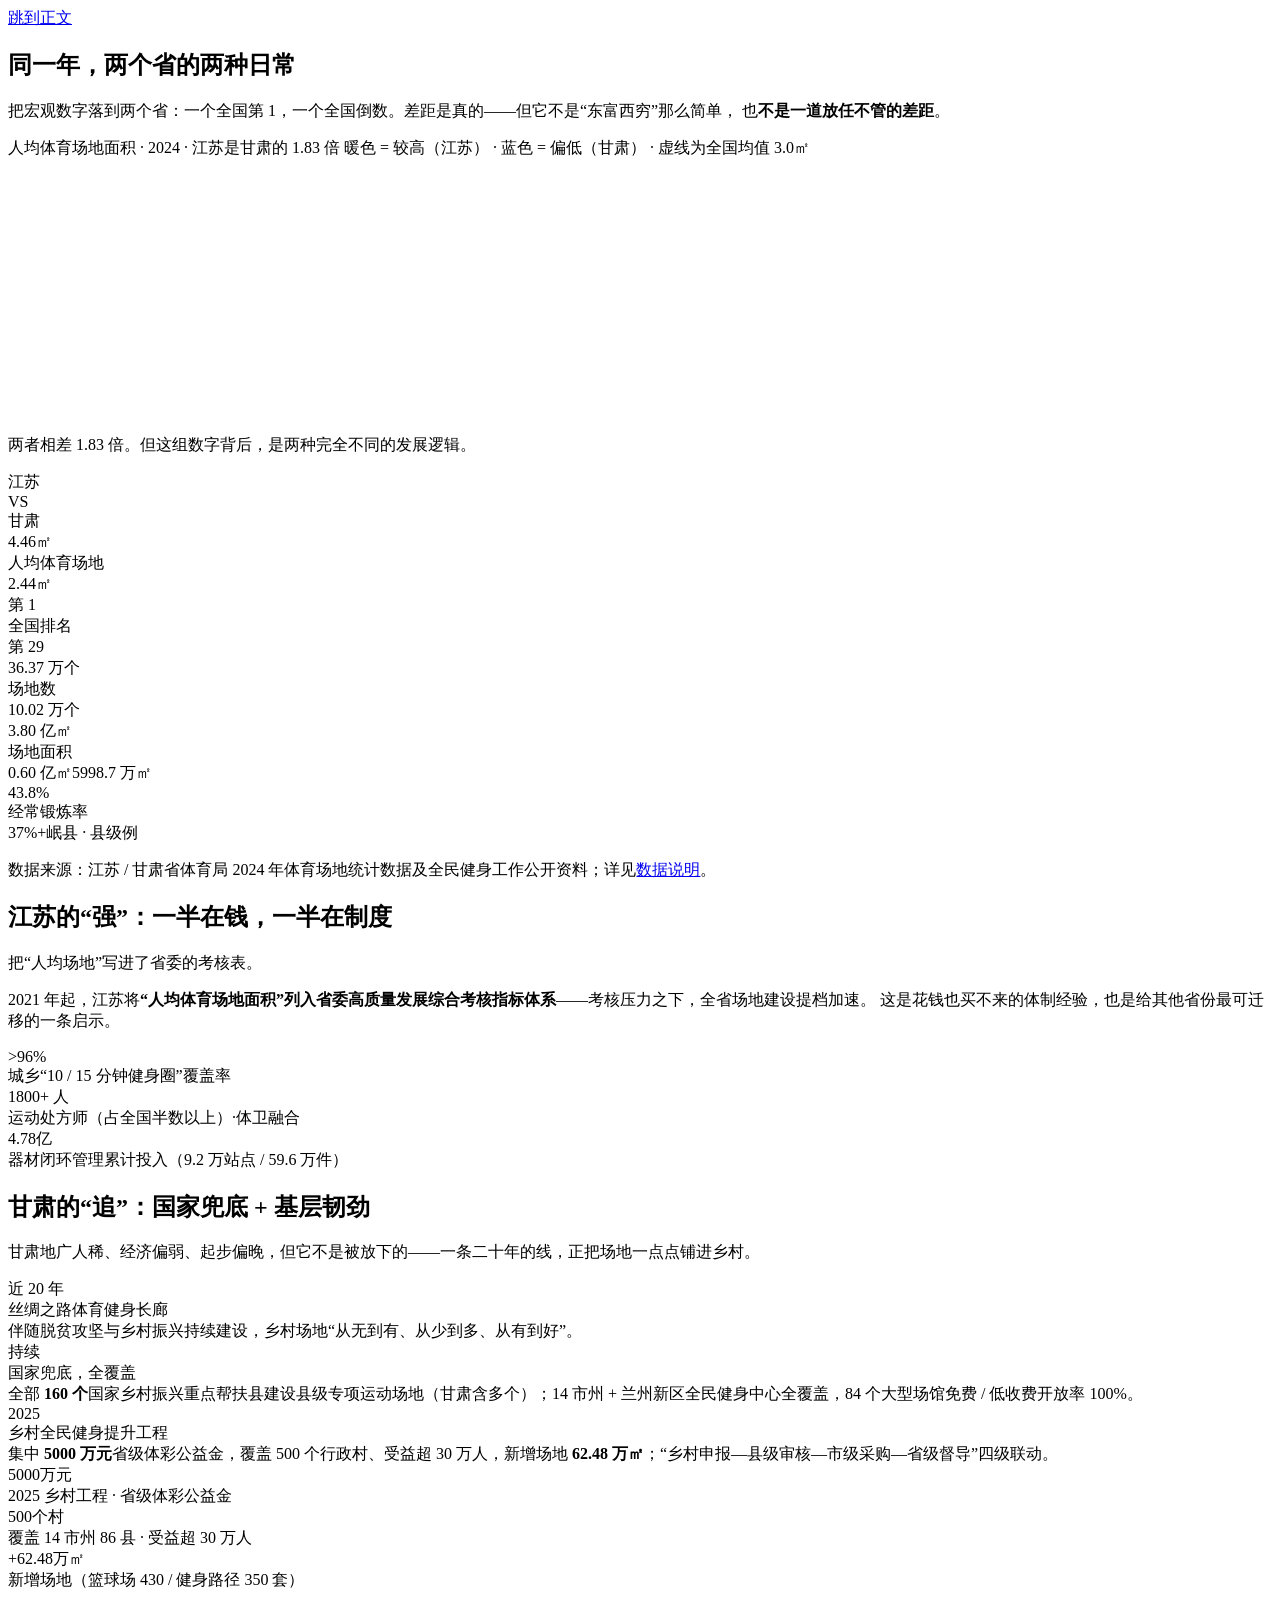
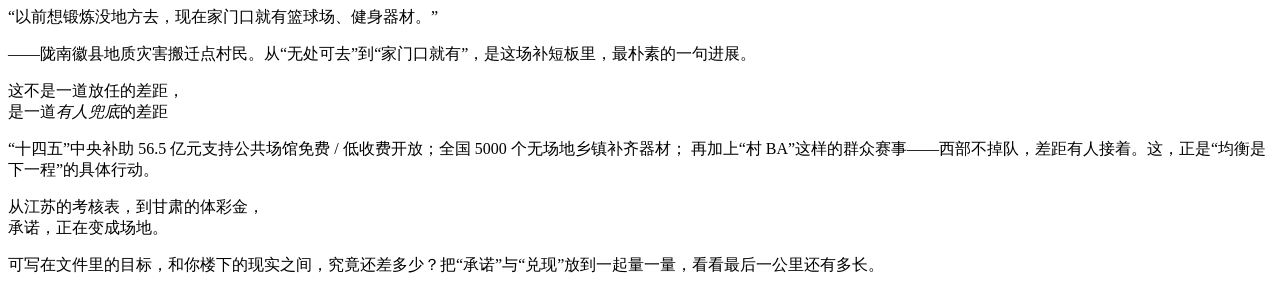
==== case.html @ e5683a4f "html files upload upload all the html files" ====
<!DOCTYPE html>
<html lang="zh-CN">
<head>
<meta charset="UTF-8">
<meta name="viewport" content="width=device-width, initial-scale=1">
<title>两个省的故事 · 家门口的健身圈</title>
<meta name="description" content="江苏 4.46㎡（全国第1）对甘肃 2.44㎡（全国倒数），差距 1.83 倍。江苏靠经济+制度创新跑在前，甘肃靠国家帮扶+基层韧劲在追赶——这不是放任的差距，是有人兜底的差距。">
<link rel="stylesheet" href="assets/css/style.css">
</head>
<body data-page="case">
<a class="skip-link" href="#main">跳到正文</a>

<main id="main">

  <!-- ===== 引入 ===== -->
  <section class="section section--tight">
    <div class="container">
      <span class="eyebrow" data-reveal></span>
      <h1 class="mt-4" data-reveal data-delay="1">同一年，两个省的两种日常</h1>
      <p class="lede measure mt-5" data-reveal data-delay="2">
        把宏观数字落到两个省：一个全国第 1，一个全国倒数。差距是真的——但它不是“东富西穷”那么简单，
        也<b style="color:var(--ink)">不是一道放任不管的差距</b>。
      </p>
    </div>
  </section>

  <!-- ===== 对照 ===== -->
  <section class="section" style="border-top:none;padding-top:0;">
    <div class="container">
      <div class="figure" data-reveal>
        <div class="figure__head">
          <span class="figure__title">人均体育场地面积 · 2024 · 江苏是甘肃的 1.83 倍</span>
          <span class="figure__hint">暖色 = 较高（江苏） · 蓝色 = 偏低（甘肃） · 虚线为全国均值 3.0㎡</span>
        </div>
        <div id="gap-canvas" class="chart-canvas" style="height:clamp(200px,32vw,260px)"></div>
        <p class="ranklist__note">两者相差 <span class="mk">1.83 倍</span>。但这组数字背后，是两种完全不同的发展逻辑。</p>
      </div>

      <div class="vs mt-7" data-reveal>
        <div class="vs__head">
          <div class="vs__team vs__team--a">江苏</div>
          <div class="vs__vs">VS</div>
          <div class="vs__team vs__team--b">甘肃</div>
        </div>
        <div class="vs__row"><div class="vs__a">4.46㎡</div><div class="vs__metric">人均体育场地</div><div class="vs__b">2.44㎡</div></div>
        <div class="vs__row"><div class="vs__a">第 1</div><div class="vs__metric">全国排名</div><div class="vs__b">第 29</div></div>
        <div class="vs__row"><div class="vs__a">36.37 万个</div><div class="vs__metric">场地数</div><div class="vs__b">10.02 万个</div></div>
        <div class="vs__row"><div class="vs__a">3.80 亿㎡</div><div class="vs__metric">场地面积</div><div class="vs__b">0.60 亿㎡<span class="sub">5998.7 万㎡</span></div></div>
        <div class="vs__row"><div class="vs__a">43.8%</div><div class="vs__metric">经常锻炼率</div><div class="vs__b">37%+<span class="sub">岷县 · 县级例</span></div></div>
      </div>
      <p class="source mt-4" data-reveal>数据来源：江苏 / 甘肃省体育局 2024 年体育场地统计数据及全民健身工作公开资料；详见<a href="method.html">数据说明</a>。</p>

    </div>
  </section>

  <!-- ===== 江苏为什么强 ===== -->
  <section class="section section--warm-soft">
    <div class="container">
      <h2 data-reveal>江苏的“强”：一半在钱，一半在制度</h2>
      <div class="callout callout--warm callout--media mt-5" data-reveal>
        <div class="callout__text">
          <p class="callout__lead">把“人均场地”写进了省委的考核表。</p>
          <p class="callout__body">
          2021 年起，江苏将<b>“人均体育场地面积”列入省委高质量发展综合考核指标体系</b>——考核压力之下，全省场地建设提档加速。
          这是花钱也买不来的体制经验，也是给其他省份最可迁移的一条启示。
        </p>
        </div>
        <figure class="callout__media">
          <img src="assets/img/cal-case-1.png" alt="制度考核示意" loading="lazy" onerror="this.closest('.callout__media').remove()">
        </figure>
      </div>
      <div class="statgrid mt-6">
        <div class="card" data-reveal data-delay="1">
          <div class="stat__num stat__num--warm">&gt;<span data-count="96">96</span><span class="unit">%</span></div>
          <div class="stat__label">城乡“10 / 15 分钟健身圈”覆盖率</div>
        </div>
        <div class="card" data-reveal data-delay="2">
          <div class="stat__num"><span data-count="1800">1800</span><span class="unit">+ 人</span></div>
          <div class="stat__label">运动处方师（占全国半数以上）·体卫融合</div>
        </div>
        <div class="card" data-reveal data-delay="3">
          <div class="stat__num"><span data-count="4.78" data-decimals="2">4.78</span><span class="unit">亿</span></div>
          <div class="stat__label">器材闭环管理累计投入（9.2 万站点 / 59.6 万件）</div>
        </div>
      </div>
    </div>
  </section>

  <!-- ===== 甘肃如何追赶 ===== -->
  <section class="section" style="border-top:none;padding-top:0;">
    <div class="container">
      <h2 data-reveal>甘肃的“追”：国家兜底 + 基层韧劲</h2>
      <p class="lede measure mt-4" data-reveal data-delay="1">
        甘肃地广人稀、经济偏弱、起步偏晚，但它不是被放下的——一条二十年的线，正把场地一点点铺进乡村。
      </p>

      <div class="timeline mt-7" data-reveal>
        <div class="tlnode">
          <div class="tlnode__yr">近 20 年</div>
          <div class="tlnode__title">丝绸之路体育健身长廊</div>
          <div class="tlnode__body">伴随脱贫攻坚与乡村振兴持续建设，乡村场地“从无到有、从少到多、从有到好”。</div>
        </div>
        <div class="tlnode">
          <div class="tlnode__yr">持续</div>
          <div class="tlnode__title">国家兜底，全覆盖</div>
          <div class="tlnode__body">全部 <b>160 个</b>国家乡村振兴重点帮扶县建设县级专项运动场地（甘肃含多个）；14 市州 + 兰州新区全民健身中心全覆盖，84 个大型场馆免费 / 低收费开放率 100%。</div>
        </div>
        <div class="tlnode">
          <div class="tlnode__yr">2025</div>
          <div class="tlnode__title">乡村全民健身提升工程</div>
          <div class="tlnode__body">集中 <b>5000 万元</b>省级体彩公益金，覆盖 500 个行政村、受益超 30 万人，新增场地 <b>62.48 万㎡</b>；“乡村申报—县级审核—市级采购—省级督导”四级联动。</div>
        </div>
      </div>

      <div class="statgrid mt-7">
        <div class="card" data-reveal data-delay="1">
          <div class="stat__num stat__num--warm"><span data-count="5000">5000</span><span class="unit">万元</span></div>
          <div class="stat__label">2025 乡村工程 · 省级体彩公益金</div>
        </div>
        <div class="card" data-reveal data-delay="2">
          <div class="stat__num"><span data-count="500">500</span><span class="unit">个村</span></div>
          <div class="stat__label">覆盖 14 市州 86 县 · 受益超 30 万人</div>
        </div>
        <div class="card" data-reveal data-delay="3">
          <div class="stat__num">+<span data-count="62.48" data-decimals="2">62.48</span><span class="unit">万㎡</span></div>
          <div class="stat__label">新增场地（篮球场 430 / 健身路径 350 套）</div>
        </div>
      </div>

      <div class="callout callout--warm callout--media mt-7" data-reveal>
        <div class="callout__text">
          <p class="callout__lead">“以前想锻炼没地方去，现在家门口就有篮球场、健身器材。”</p>
          <p class="callout__body">——陇南徽县地质灾害搬迁点村民。从“无处可去”到“家门口就有”，是这场补短板里，最朴素的一句进展。</p>
        </div>
        <figure class="callout__media">
          <img src="assets/img/cal-case-2.png" alt="社区健身示意" loading="lazy" onerror="this.closest('.callout__media').remove()">
        </figure>
      </div>
    </div>
  </section>

  <!-- ===== 国家兜底 + 过桥 ===== -->
  <section class="section">
    <div class="container">
      <p class="pull" data-reveal>
        这不是一道放任的差距，<br>
        是一道<em>有人兜底</em>的差距
      </p>
      <p class="lede measure mt-6" data-reveal>
        “十四五”中央补助 56.5 亿元支持公共场馆免费 / 低收费开放；全国 5000 个无场地乡镇补齐器材；
        再加上“村 BA”这样的群众赛事——西部不掉队，差距有人接着。这，正是“均衡是下一程”的具体行动。
      </p>

      <p class="pull mt-8" data-reveal>
        从江苏的考核表，到甘肃的体彩金，<br>
        承诺，正在变成场地。
      </p>
      <p class="lede measure mt-6" data-reveal>
        可写在文件里的目标，和你楼下的现实之间，究竟还差多少？把“承诺”与“兑现”放到一起量一量，看看最后一公里还有多长。
      </p>
    </div>
  </section>

</main>

<script src="assets/js/echarts.min.js"></script>
<script src="assets/js/chart-theme.js"></script>
<script>
(function () {
  var reduce = window.matchMedia('(prefers-reduced-motion: reduce)').matches;
  var el = document.getElementById('gap-canvas');
  if (!el || typeof echarts === 'undefined') return;
  var chart = echarts.init(el, 'fitness', { renderer: 'canvas' });
  chart.setOption({
    grid: { left: 6, right: 64, top: 12, bottom: 6, containLabel: true },
    xAxis: { type: 'value', max: 5, axisLabel: { color: '#79828F' },
      splitLine: { lineStyle: { color: '#EFF1F5' } } },
    yAxis: { type: 'category', data: ['甘肃 · 全国第 29', '江苏 · 全国第 1'],
      axisTick: { show: false }, axisLine: { show: false },
      axisLabel: { color: '#4A515C', fontSize: 12 } },
    series: [{
      type: 'bar', barWidth: '50%',
      data: [
        { value: 2.44, itemStyle: { color: '#2D6CDF' } },
        { value: 4.46, itemStyle: { color: '#F2994A' } }
      ],
      label: { show: true, position: 'right', formatter: '{c} ㎡', color: '#1F2329', fontWeight: 600, fontSize: 12 },
      itemStyle: { borderRadius: [0, 4, 4, 0] },
      markLine: {
        silent: true, symbol: 'none',
        lineStyle: { color: '#5B7083', type: 'dashed', width: 1.5 },
        label: { formatter: '全国均值 3.0', color: '#5B7083', position: 'insideEndTop', fontSize: 11 },
        data: [{ xAxis: 3.0 }]
      }
    }],
    animation: !reduce
  });
  window.addEventListener('resize', function () { chart.resize(); });
})();
</script>
<script defer src="assets/js/site.js"></script>
</body>
</html>
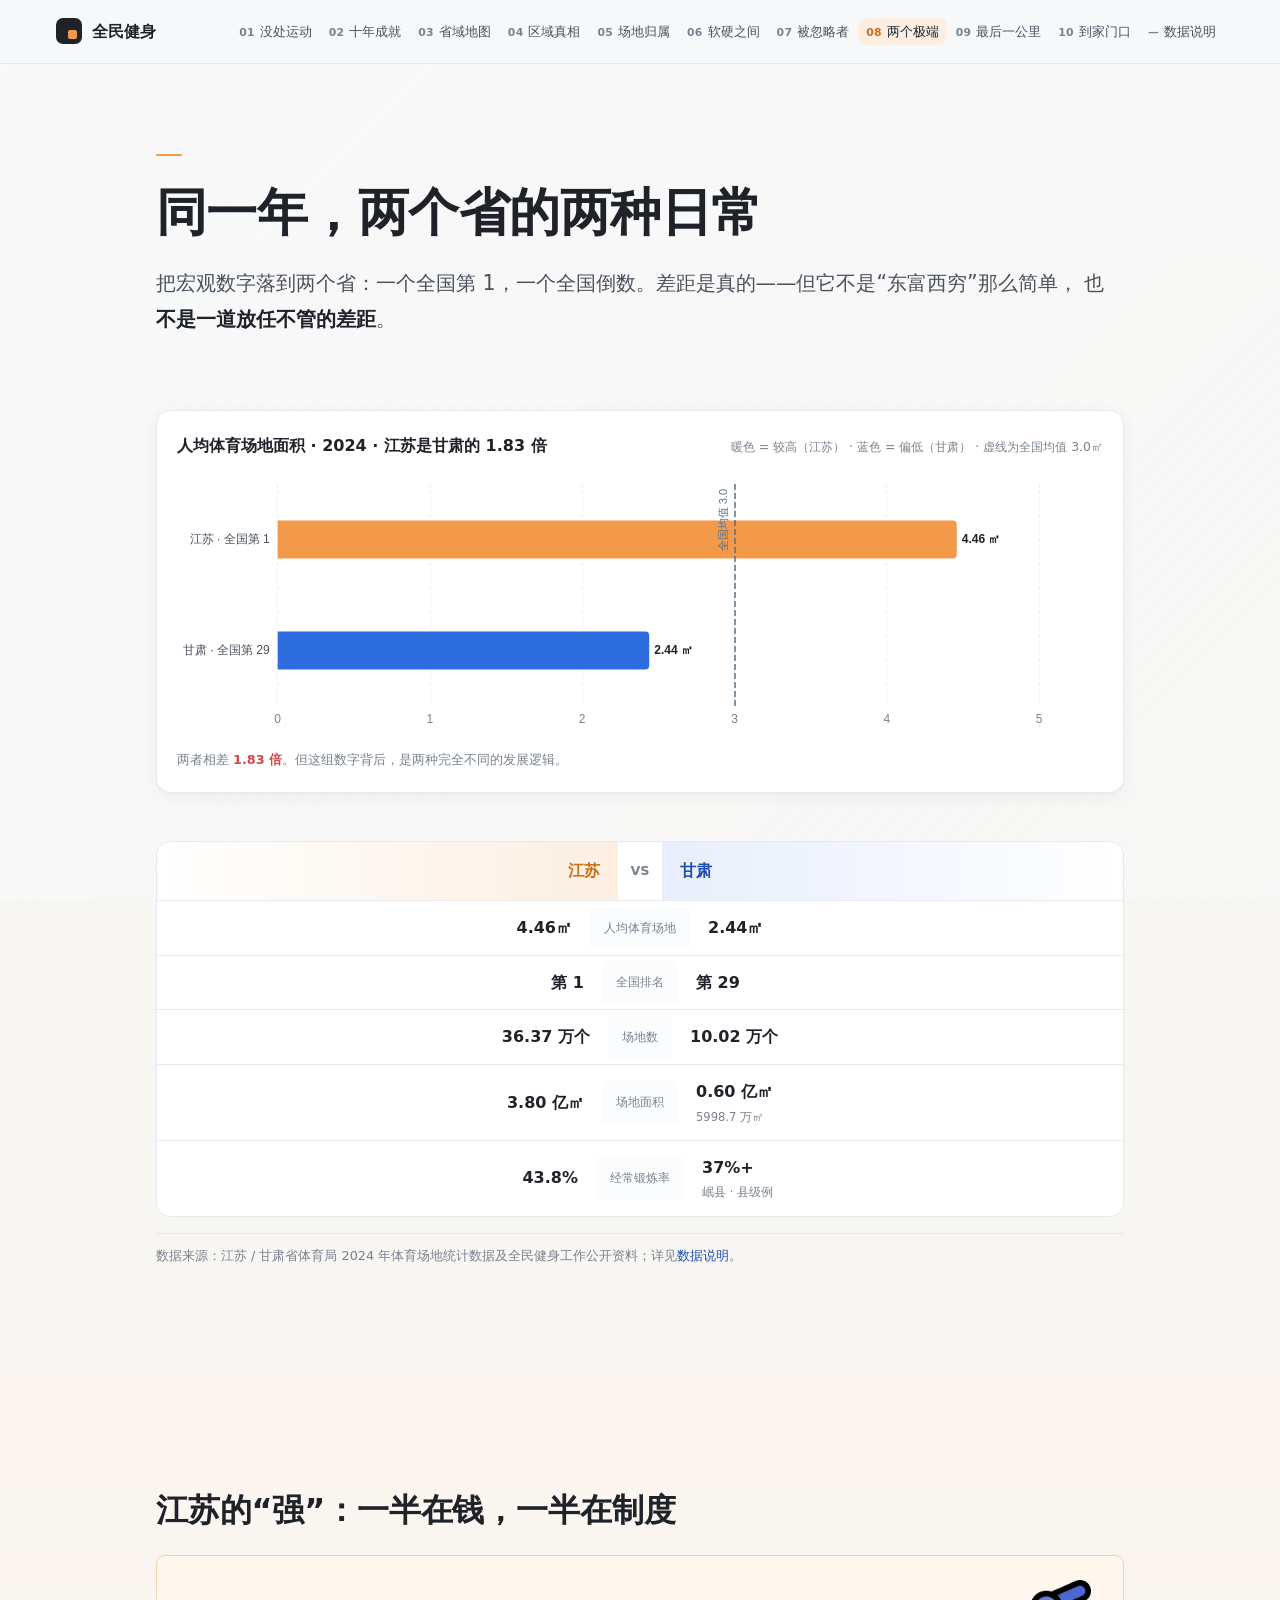
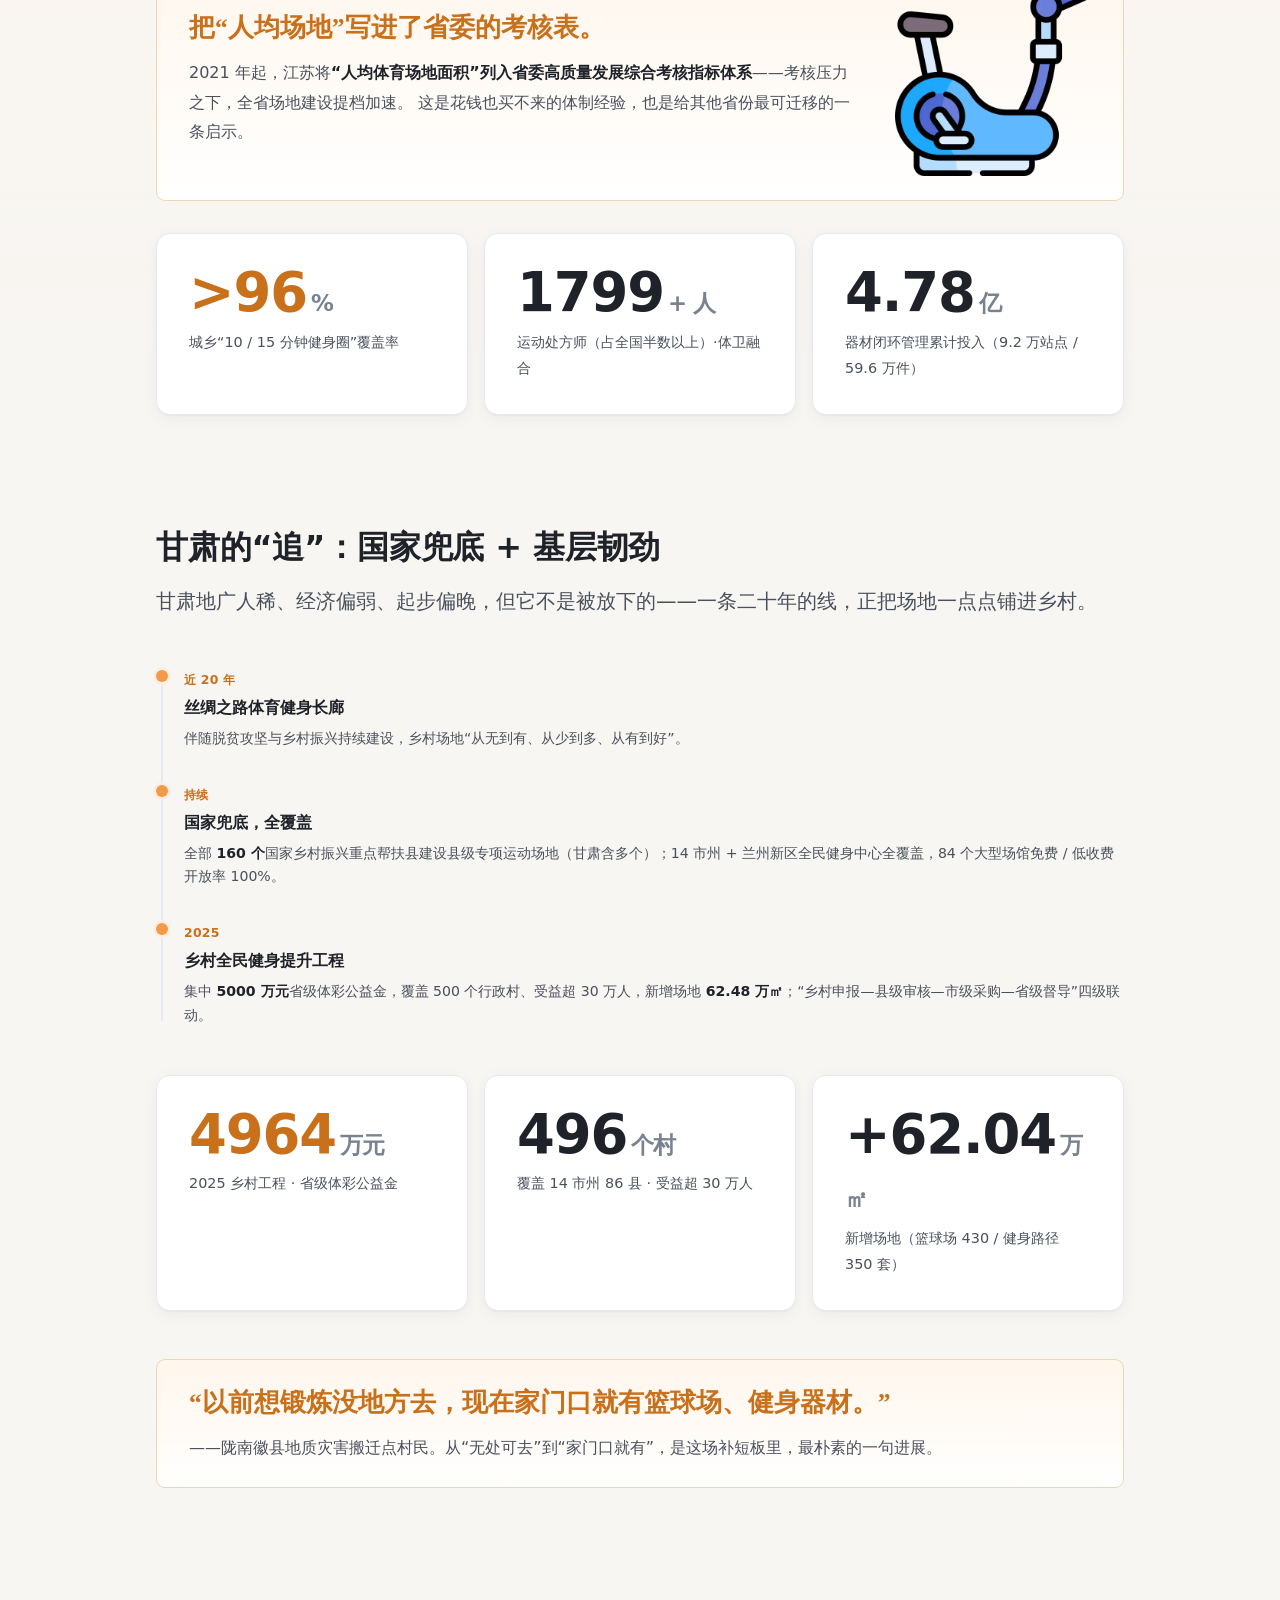
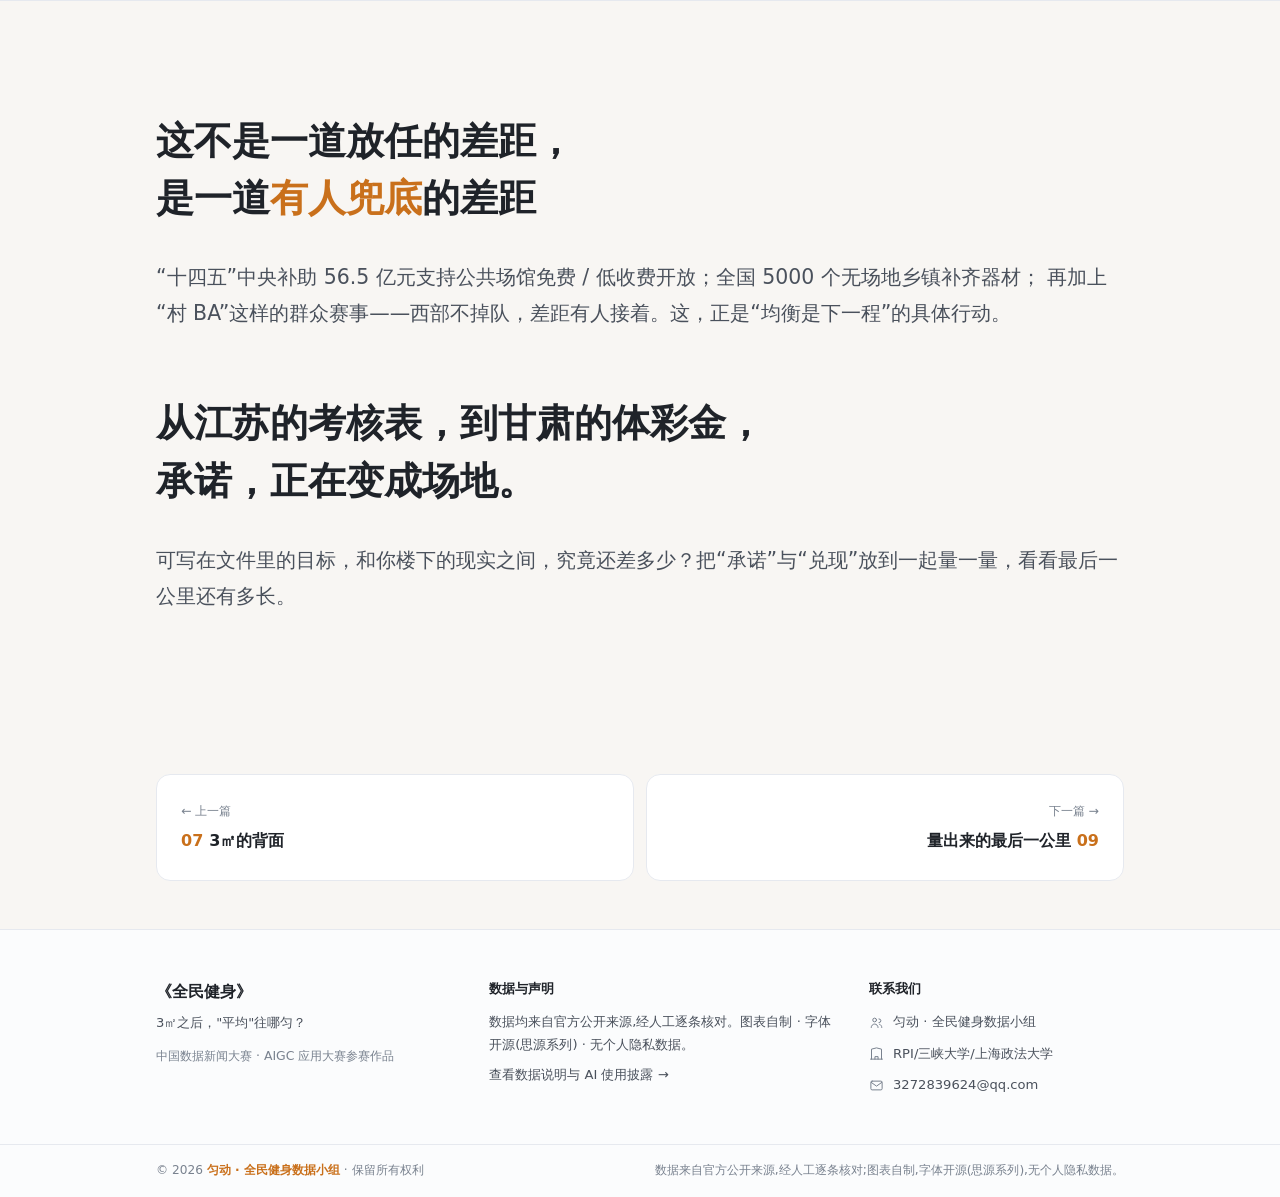
==== commit ce85bb04: "Replace PNG images with WEBP format in case.html" ====
--- a/case.html
+++ b/case.html
@@ -66,7 +66,7 @@
         </p>
         </div>
         <figure class="callout__media">
-          <img src="assets/img/cal-case-1.png" alt="制度考核示意" loading="lazy" onerror="this.closest('.callout__media').remove()">
+          <img src="assets/img/cal-case-1.webp" alt="制度考核示意" loading="lazy" onerror="this.closest('.callout__media').remove()">
         </figure>
       </div>
       <div class="statgrid mt-6">
@@ -133,7 +133,7 @@
           <p class="callout__body">——陇南徽县地质灾害搬迁点村民。从“无处可去”到“家门口就有”，是这场补短板里，最朴素的一句进展。</p>
         </div>
         <figure class="callout__media">
-          <img src="assets/img/cal-case-2.png" alt="社区健身示意" loading="lazy" onerror="this.closest('.callout__media').remove()">
+          <img src="assets/img/cal-case-2.webp" alt="社区健身示意" loading="lazy" onerror="this.closest('.callout__media').remove()">
         </figure>
       </div>
     </div>
--- a/assets/css/style.css
+++ b/assets/css/style.css
@@ -0,0 +1,944 @@
+/* =============================================================
+   家门口的"健身圈" · 全局样式表 style.css
+   设计基调:克制的对比 —— 暖=达标/成就,冷=可及/短板,中性灰托底
+   全站共享:由各页 <link> 引入,配合 site.js 注入页眉/导航/页脚
+   ============================================================= */
+
+/* -------------------------------------------------------------
+   0. 字体
+   思源黑体/宋体若已在系统或被打包到 assets/fonts/ 则优先使用,
+   否则回退到系统中文字体栈,保证离线与跨平台都不崩。
+   将 WOFF2 文件放入 assets/fonts/ 后即自动生效。
+   ------------------------------------------------------------- */
+@font-face {
+  font-family: "Source Han Sans SC";
+  src: local("Source Han Sans SC"), local("Noto Sans CJK SC"),
+       url("../fonts/SourceHanSansSC-Regular.woff2") format("woff2");
+  font-weight: 400;
+  font-style: normal;
+  font-display: swap;
+}
+@font-face {
+  font-family: "Source Han Sans SC";
+  src: local("Source Han Sans SC Medium"), local("Noto Sans CJK SC Medium"),
+       url("../fonts/SourceHanSansSC-Medium.woff2") format("woff2");
+  font-weight: 500;
+  font-style: normal;
+  font-display: swap;
+}
+@font-face {
+  font-family: "Source Han Sans SC";
+  src: local("Source Han Sans SC Bold"), local("Noto Sans CJK SC Bold"),
+       url("../fonts/SourceHanSansSC-Bold.woff2") format("woff2");
+  font-weight: 700 900;
+  font-style: normal;
+  font-display: swap;
+}
+@font-face {
+  font-family: "Source Han Serif SC";
+  src: local("Source Han Serif SC"), local("Noto Serif CJK SC"),
+       url("../fonts/SourceHanSerifSC-SemiBold.woff2") format("woff2");
+  font-weight: 600;
+  font-style: normal;
+  font-display: swap;
+}
+
+/* -------------------------------------------------------------
+   1. 设计令牌(Design Tokens)
+   ------------------------------------------------------------- */
+:root {
+  /* 色板 —— 源自 PRD,作微调以保证对比度达标 */
+  --bg:        #F7F8FA;   /* 页面底色 */
+  --surface:   #FFFFFF;   /* 卡片/浮层 */
+  --surface-2: #FBFCFD;   /* 次级面 */
+  --ink:       #1F2329;   /* 正文 */
+  --ink-2:     #4A515C;   /* 次要文字 */
+  --ink-3:     #79828F;   /* 辅助/说明 */
+  --line:      #E6E9EF;   /* 分隔线 */
+  --line-2:    #D7DCE5;   /* 较深分隔线 */
+
+  /* 暖 = 达标/成就(点亮) */
+  --warm:      #F2994A;
+  --warm-deep: #C9701B;   /* 暖色文字版,对浅底对比达标 */
+  --warm-tint: #FCEFE2;   /* 暖色淡背景 */
+
+  /* 冷 = 可及/短板(待补) */
+  --cool:      #2D6CDF;
+  --cool-deep: #1E4FB0;   /* 冷色文字版 */
+  --cool-tint: #E8EEFB;   /* 冷色淡背景 */
+  --slate:     #5B7083;   /* 青灰,中性辅色 */
+
+  /* 警示 —— 极少量,仅关键反差数字 */
+  --alert:     #D64545;
+
+  /* 深色板块(个别强调段使用) */
+  --dark-bg:   #0F1419;
+  --dark-ink:  #EEF1F5;
+  --dark-ink2: #9AA6B4;
+  --dark-line: #232B34;
+
+  /* 排版 */
+  --font-sans: "Source Han Sans SC", "PingFang SC", "Microsoft YaHei",
+               "Hiragino Sans GB", "Noto Sans CJK SC", system-ui, sans-serif;
+  --font-serif:"Source Han Serif SC", "Songti SC", "SimSun", serif;
+  --num-feat: "tnum" 1, "lnum" 1;  /* 等宽数字,保证表格/图表对齐 */
+
+  /* 间距标尺(4px 基) */
+  --s1: 4px;  --s2: 8px;  --s3: 12px; --s4: 16px; --s5: 24px;
+  --s6: 32px; --s7: 48px; --s8: 64px; --s9: 96px; --s10: 128px;
+
+  /* 结构 */
+  --maxw: 1080px;        /* 内容最大宽度 */
+  --maxw-wide: 1280px;   /* 地图/通栏 */
+  --pad: clamp(20px, 5vw, 56px);  /* 两侧留白 */
+  --header-h: 64px;
+  --radius: 14px;
+  --radius-sm: 9px;
+
+  /* 阴影 —— 克制 */
+  --shadow-1: 0 1px 2px rgba(24,32,46,.04), 0 4px 16px rgba(24,32,46,.05);
+  --shadow-2: 0 2px 6px rgba(24,32,46,.06), 0 12px 36px rgba(24,32,46,.08);
+
+  /* 动效 */
+  --ease: cubic-bezier(.22,.61,.36,1);
+  --dur: .7s;
+}
+
+/* -------------------------------------------------------------
+   2. 重置与基础
+   ------------------------------------------------------------- */
+*, *::before, *::after { box-sizing: border-box; }
+* { margin: 0; }
+html { -webkit-text-size-adjust: 100%; scroll-behavior: smooth; }
+@media (prefers-reduced-motion: reduce) { html { scroll-behavior: auto; } }
+
+body {
+  font-family: var(--font-sans);
+  font-size: clamp(16px, 1.05vw, 17px);
+  line-height: 1.85;
+  color: var(--ink);
+  background: var(--bg);
+  -webkit-font-smoothing: antialiased;
+  text-rendering: optimizeLegibility;
+  padding-top: var(--header-h);
+  overflow-x: hidden;
+}
+
+img, svg { display: block; max-width: 100%; }
+a { color: var(--cool-deep); text-decoration: none; }
+a:hover { text-decoration: underline; text-underline-offset: 3px; }
+strong, b { font-weight: 700; }
+
+::selection { background: var(--warm-tint); color: var(--ink); }
+
+/* 数字默认等宽对齐 */
+.num, .stat__num, .data-cell, table td, table th {
+  font-variant-numeric: tabular-nums lining-nums;
+  font-feature-settings: var(--num-feat);
+}
+
+/* 可访问性:键盘焦点 + 跳转链接 */
+:focus-visible { outline: 2px solid var(--cool); outline-offset: 2px; border-radius: 3px; }
+.skip-link {
+  position: absolute; left: 12px; top: -60px; z-index: 200;
+  background: var(--ink); color: #fff; padding: 10px 16px; border-radius: 8px;
+  transition: top .2s var(--ease);
+}
+.skip-link:focus { top: 12px; text-decoration: none; }
+
+/* -------------------------------------------------------------
+   3. 布局容器与栅格
+   ------------------------------------------------------------- */
+.container { width: 100%; max-width: var(--maxw); margin-inline: auto; padding-inline: var(--pad); }
+.container--wide { max-width: var(--maxw-wide); }
+
+.section { padding-block: clamp(56px, 9vw, 112px); }
+.section--tight { padding-block: clamp(40px, 6vw, 72px); }
+.section + .section { border-top: 1px solid var(--line); }
+
+/* 深色强调段 */
+.section--dark { background: var(--dark-bg); color: var(--dark-ink); border-top: none; }
+.section--dark .eyebrow { color: var(--dark-ink2); }
+.section--dark .lede, .section--dark p { color: var(--dark-ink2); }
+.section--dark h1, .section--dark h2, .section--dark h3 { color: var(--dark-ink); }
+.section--dark .source { color: #6E7A88; border-color: var(--dark-line); }
+
+.grid { display: grid; gap: var(--s5); }
+@media (min-width: 720px) {
+  .grid--2 { grid-template-columns: repeat(2, 1fr); }
+  .grid--3 { grid-template-columns: repeat(3, 1fr); }
+}
+
+/* -------------------------------------------------------------
+   4. 排版组件
+   ------------------------------------------------------------- */
+.eyebrow {
+  display: inline-flex; align-items: center; gap: 10px;
+  font-size: .8rem; font-weight: 500; letter-spacing: .14em;
+  color: var(--ink-3); text-transform: none;
+}
+.eyebrow .num-tag {
+  font-variant-numeric: tabular-nums;
+  color: var(--warm-deep); font-weight: 700; letter-spacing: .05em;
+}
+.eyebrow::before {
+  content: ""; width: 26px; height: 2px; background: var(--warm); border-radius: 2px;
+}
+
+h1, .h1 {
+  font-weight: 800; line-height: 1.18; letter-spacing: -.01em;
+  font-size: clamp(2rem, 4.6vw, 3.2rem); color: var(--ink);
+}
+h2, .h2 {
+  font-weight: 700; line-height: 1.28;
+  font-size: clamp(1.5rem, 3vw, 2rem); letter-spacing: -.005em;
+}
+h3, .h3 { font-weight: 700; line-height: 1.4; font-size: clamp(1.15rem, 1.8vw, 1.35rem); }
+
+.lede {
+  font-size: clamp(1.12rem, 1.6vw, 1.32rem);
+  line-height: 1.75; color: var(--ink-2);
+}
+.prose { max-width: 64ch; }
+.prose p + p { margin-top: 1.1em; }
+.prose p { color: var(--ink-2); }
+
+/* 引文/题旨 —— 思源宋体,编辑质感 */
+.pull {
+  font-family: var(--font-serif);
+  font-weight: 600;
+  font-size: clamp(1.5rem, 3.4vw, 2.4rem);
+  line-height: 1.5; color: var(--ink);
+}
+.pull em { font-style: normal; color: var(--warm-deep); }
+.pull .cool { color: var(--cool-deep); }
+
+/* 数据来源标注 —— 每张图/数据块下方统一样式 */
+.source {
+  font-size: .8rem; color: var(--ink-3); line-height: 1.6;
+  padding-top: var(--s3); margin-top: var(--s4);
+  border-top: 1px solid var(--line);
+}
+.source b { color: var(--ink-2); font-weight: 500; }
+
+/* -------------------------------------------------------------
+   5. 页眉 / 导航(由 site.js 注入)
+   ------------------------------------------------------------- */
+.read-progress {
+  position: fixed; inset: 0 auto auto 0; height: 3px; width: 0%;
+  background: linear-gradient(90deg, var(--warm), var(--warm-deep));
+  z-index: 120; transition: width .12s linear;
+}
+.site-header {
+  position: fixed; top: 0; left: 0; right: 0; height: var(--header-h);
+  z-index: 110; background: rgba(247,248,250,.82);
+  backdrop-filter: saturate(180%) blur(12px);
+  -webkit-backdrop-filter: saturate(180%) blur(12px);
+  border-bottom: 1px solid var(--line);
+}
+.site-header__inner {
+  height: 100%; max-width: var(--maxw-wide); margin-inline: auto;
+  padding-inline: var(--pad);
+  display: flex; align-items: center; justify-content: space-between; gap: var(--s5);
+}
+.brand { display: flex; align-items: center; gap: 10px; flex-shrink: 0; }
+.brand__mark {
+  width: 26px; height: 26px; border-radius: 7px; flex-shrink: 0;
+  background: var(--ink); position: relative;
+}
+.brand__mark::after { /* 内嵌"3㎡"小方,呼应母题 */
+  content: ""; position: absolute; right: 5px; bottom: 5px;
+  width: 9px; height: 9px; border-radius: 2px; background: var(--warm);
+}
+.brand__name { font-weight: 700; font-size: .98rem; color: var(--ink); white-space: nowrap; }
+.brand__name span { color: var(--ink-3); font-weight: 400; }
+
+.nav { display: flex; align-items: center; gap: 1px; overflow-x: auto; scrollbar-width: none; max-width: 100%; }
+.nav::-webkit-scrollbar { display: none; }
+.nav__link {
+  display: inline-flex; align-items: baseline; gap: 5px;
+  padding: 7px 8px; border-radius: 8px; color: var(--ink-2);
+  font-size: .82rem; font-weight: 500; white-space: nowrap; line-height: 1;
+  transition: background .18s var(--ease), color .18s var(--ease);
+}
+.nav__link:hover { background: var(--surface); color: var(--ink); text-decoration: none; }
+.nav__no {
+  font-variant-numeric: tabular-nums; font-size: .68rem; font-weight: 700;
+  color: var(--ink-3); letter-spacing: .02em;
+}
+.nav__link[aria-current="page"] { color: var(--ink); background: var(--warm-tint); }
+.nav__link[aria-current="page"] .nav__no { color: var(--warm-deep); }
+
+.nav-toggle {
+  display: none; width: 42px; height: 42px; border: 1px solid var(--line-2);
+  background: var(--surface); border-radius: 10px; cursor: pointer;
+  align-items: center; justify-content: center; flex-shrink: 0;
+}
+.nav-toggle__bars, .nav-toggle__bars::before, .nav-toggle__bars::after {
+  content: ""; display: block; width: 18px; height: 2px; background: var(--ink);
+  border-radius: 2px; transition: transform .25s var(--ease), opacity .25s var(--ease);
+}
+.nav-toggle__bars::before { transform: translateY(-6px); }
+.nav-toggle__bars::after  { transform: translateY(4px); }
+
+/* 移动/窄屏:汉堡 + 全屏抽屉(11 个板块在窄屏下改用抽屉,避免拥挤) */
+@media (max-width: 1240px) {
+  .nav-toggle { display: inline-flex; }
+  .nav {
+    position: fixed; inset: var(--header-h) 0 0 0; flex-direction: column;
+    align-items: stretch; gap: 0; padding: var(--s4) var(--pad) var(--s8);
+    background: var(--bg); overflow-y: auto; overflow-x: hidden;
+    transform: translateX(100%); transition: transform .3s var(--ease);
+    border-top: 1px solid var(--line);
+  }
+  .nav.is-open { transform: translateX(0); }
+  body.nav-open { overflow: hidden; }
+  .nav__link {
+    padding: 15px 6px; font-size: 1.05rem; border-bottom: 1px solid var(--line);
+    border-radius: 0; gap: 12px;
+  }
+  .nav__no { font-size: .8rem; min-width: 1.8em; }
+  .nav-toggle.is-open .nav-toggle__bars { background: transparent; }
+  .nav-toggle.is-open .nav-toggle__bars::before { transform: rotate(45deg); }
+  .nav-toggle.is-open .nav-toggle__bars::after  { transform: rotate(-45deg); }
+}
+
+/* -------------------------------------------------------------
+   6. 页脚 + 上一篇/下一篇(由 site.js 注入)
+   ------------------------------------------------------------- */
+.pager { display: grid; gap: var(--s3); padding-block: var(--s7); }
+@media (min-width: 640px) { .pager { grid-template-columns: 1fr 1fr; } }
+.pager__link {
+  display: flex; flex-direction: column; gap: 4px; padding: var(--s5);
+  border: 1px solid var(--line); border-radius: var(--radius);
+  background: var(--surface); transition: border-color .2s var(--ease), transform .2s var(--ease);
+}
+.pager__link:hover { border-color: var(--line-2); transform: translateY(-2px); text-decoration: none; }
+.pager__dir { font-size: .78rem; color: var(--ink-3); }
+.pager__title { font-weight: 700; color: var(--ink); }
+.pager__title .num-tag { color: var(--warm-deep); font-variant-numeric: tabular-nums; margin-right: 6px; }
+.pager__link--next { text-align: right; }
+.pager__link--next .pager__title .num-tag { margin: 0 0 0 6px; }
+.pager__link--disabled { visibility: hidden; }
+
+.site-footer { border-top: 1px solid var(--line); background: var(--surface-2); }
+.site-footer__inner {
+  display: grid; grid-template-columns: 1.3fr 1.5fr 1.1fr; gap: var(--s6);
+  padding-block: var(--s7); color: var(--ink-3); font-size: .82rem; line-height: 1.7;
+}
+.ft-text { margin: 0 0 8px; color: var(--ink-2); }
+.ft-text:last-child { margin-bottom: 0; }
+.site-footer__inner a { color: var(--ink-2); text-decoration: none; transition: color .15s var(--ease); }
+.site-footer__inner a:hover { color: var(--warm-deep); }
+.ft-col { min-width: 0; }
+.ft-brand { font-weight: 700; color: var(--ink); font-size: 1rem; }
+.ft-tagline { margin: 7px 0 0; color: var(--ink-2); }
+.ft-note { margin: 10px 0 0; font-size: .78rem; color: var(--ink-3); }
+.ft-h { font-size: .82rem; font-weight: 700; color: var(--ink); margin: 0 0 11px; }
+.ft-links { list-style: none; margin: 0; padding: 0; display: grid; gap: 8px; }
+.ft-contact { list-style: none; margin: 0; padding: 0; display: grid; gap: 9px; }
+.ft-contact li { display: flex; align-items: center; gap: 9px; color: var(--ink-2); }
+.ft-ic { width: 15px; height: 15px; flex: none; fill: none; stroke: var(--ink-3);
+  stroke-width: 1.6; stroke-linecap: round; stroke-linejoin: round; }
+.ft-team__name { color: var(--warm-deep); font-weight: 600; }
+.site-footer__bar { border-top: 1px solid var(--line); }
+.ft-bar__inner { display: flex; flex-wrap: wrap; gap: 5px var(--s5); justify-content: space-between;
+  align-items: center; padding-block: var(--s4); font-size: .76rem; color: var(--ink-3); line-height: 1.6; }
+@media (max-width: 900px) { .site-footer__inner { grid-template-columns: 1fr 1fr; } }
+@media (max-width: 560px) {
+  .site-footer__inner { grid-template-columns: 1fr; gap: var(--s5); }
+  .ft-bar__inner { flex-direction: column; align-items: flex-start; }
+}
+
+/* -------------------------------------------------------------
+   7. 通用内容组件(后续各页复用)
+   ------------------------------------------------------------- */
+/* 数据卡 */
+.card {
+  background: var(--surface); border: 1px solid var(--line);
+  border-radius: var(--radius); padding: var(--s6); box-shadow: var(--shadow-1);
+}
+
+/* 统计数字块 */
+.stat__num {
+  font-weight: 800; line-height: 1; letter-spacing: -.02em;
+  font-size: clamp(2.4rem, 5vw, 3.4rem); color: var(--ink);
+  font-variant-numeric: tabular-nums;
+}
+.stat__num .unit { font-size: .42em; font-weight: 700; color: var(--ink-3); margin-left: 4px; }
+.stat__num--warm { color: var(--warm-deep); }
+.stat__num--cool { color: var(--cool-deep); }
+.stat__label { font-size: .9rem; color: var(--ink-2); margin-top: var(--s2); }
+
+/* 暖/冷小标签 */
+.tag { display: inline-block; font-size: .76rem; font-weight: 700; padding: 3px 10px; border-radius: 999px; }
+.tag--warm { background: var(--warm-tint); color: var(--warm-deep); }
+.tag--cool { background: var(--cool-tint); color: var(--cool-deep); }
+
+/* 图表容器(ECharts 挂载点) */
+.chart { width: 100%; background: var(--surface); border: 1px solid var(--line);
+  border-radius: var(--radius); padding: var(--s5); box-shadow: var(--shadow-1); }
+.chart__canvas { width: 100%; min-height: 360px; }
+
+/* 并置对照(达标 vs 可及 等) */
+.contrast { display: grid; gap: var(--s4); }
+@media (min-width: 720px) { .contrast { grid-template-columns: 1fr 1fr; gap: var(--s5); } }
+.contrast__side { padding: var(--s6); border-radius: var(--radius); border: 1px solid var(--line); background: var(--surface); }
+.contrast__side--warm { border-color: #F2D7B8; background: linear-gradient(180deg, var(--warm-tint), var(--surface)); }
+.contrast__side--cool { border-color: #C9D8F5; background: linear-gradient(180deg, var(--cool-tint), var(--surface)); }
+.contrast__kicker { font-weight: 700; font-size: .82rem; letter-spacing: .12em; }
+.contrast__side--warm .contrast__kicker { color: var(--warm-deep); }
+.contrast__side--cool .contrast__kicker { color: var(--cool-deep); }
+
+/* 图框(地图 / 统计图通用) */
+.figure { background: var(--surface); border: 1px solid var(--line);
+  border-radius: var(--radius); padding: clamp(12px, 2vw, 20px); box-shadow: var(--shadow-1); }
+.figure__head { display: flex; flex-wrap: wrap; justify-content: space-between;
+  align-items: baseline; gap: 10px; margin-bottom: var(--s3); }
+.figure__title { font-weight: 700; font-size: 1rem; color: var(--ink); }
+.figure__hint { font-size: .78rem; color: var(--ink-3); }
+.map-canvas { width: 100%; height: clamp(560px, 82vw, 900px); }
+
+/* 洞察卡(高亮关键发现)—— 浅色填充 + 全边框,不用侧边色条 */
+.callout { border: 1px solid var(--line);
+  border-radius: var(--radius-sm); background: var(--surface); padding: var(--s5) var(--s6); }
+.callout--alert { border-color: #EFC0C0; background: linear-gradient(180deg, #FDF1F1, var(--surface)); }
+.callout--cool  { border-color: #CBD9F4; background: linear-gradient(180deg, #EFF4FE, var(--surface)); }
+.callout--warm  { border-color: #F1D4B2; background: linear-gradient(180deg, #FFF6EC, var(--surface)); }
+.callout__lead { font-family: var(--font-serif); font-weight: 600;
+  font-size: clamp(1.2rem, 2.4vw, 1.6rem); line-height: 1.45; color: var(--ink); }
+.callout--warm  .callout__lead { color: var(--warm-deep); }
+.callout--cool  .callout__lead { color: var(--cool-deep); }
+.callout--alert .callout__lead { color: #B23838; }
+.callout__body { color: var(--ink-2); margin-top: var(--s3); max-width: 62ch; }
+.callout__body b { color: var(--ink); font-weight: 600; }
+/* 洞察框右侧配图(健身素材) */
+.callout--media { display: flex; align-items: center; gap: clamp(var(--s4), 3vw, var(--s6)); }
+.callout--media .callout__text { flex: 1 1 auto; min-width: 0; }
+.callout--media .callout__text > :first-child { margin-top: 0; }
+.callout--media .callout__body { max-width: none; }
+.callout__media { flex: 0 0 auto; width: clamp(132px, 23%, 196px); margin: 0; }
+.callout__media img, .callout__media svg { width: 100%; height: auto; display: block; }
+@media (max-width: 720px) {
+  .callout--media { flex-direction: column; align-items: flex-start; }
+  .callout--media .callout__media { width: clamp(120px, 42%, 168px); align-self: center; }
+}
+
+/* 排行条(纯 CSS,与地图共用蓝色阶) */
+.ranklist { display: grid; gap: 7px; --bar-avg: 60%; }
+.rankrow { display: grid; grid-template-columns: 2em 5em 1fr 3.2em; align-items: center; gap: 10px; }
+.rankrow__no { font-variant-numeric: tabular-nums; font-size: .8rem; color: var(--ink-3); text-align: right; }
+.rankrow__name { position: relative; z-index: 2; font-size: .9rem; color: var(--ink-2); white-space: nowrap; }
+.rankrow__track { position: relative; height: 16px; }
+.rankrow__track::before { content: ""; position: absolute; inset: 0; background: var(--surface-2);
+  border: 1px solid var(--line); border-radius: 4px; }
+.rankrow__track::after { content: ""; position: absolute; top: -3px; bottom: -3px;
+  left: var(--bar-avg); width: 2px; background: var(--alert); opacity: .5; }
+.rankrow__fill { position: absolute; top: 0; bottom: 0; left: 0; width: 0; border-radius: 4px; }
+.rankrow__val { font-variant-numeric: tabular-nums; font-size: .84rem; color: var(--ink-2); text-align: right; }
+.rankrow--hi .rankrow__name { font-weight: 700; color: var(--ink); }
+.rankrow__flag { display: inline-block; font-size: .68rem; font-weight: 700;
+  padding: 1px 7px; border-radius: 999px; margin-left: 7px; vertical-align: 1px; white-space: nowrap; }
+.flag--top { background: var(--warm-tint); color: var(--warm-deep); }
+.flag--low { background: var(--cool-tint); color: var(--cool-deep); }
+.flag--anomaly { background: #FBE0E0; color: var(--alert); }
+.ranklist__note { font-size: .8rem; color: var(--ink-3); margin-top: var(--s4); }
+.ranklist__note .mk { color: var(--alert); font-weight: 700; }
+@media (max-width: 560px) {
+  .rankrow { grid-template-columns: 1.6em 4em 1fr 2.9em; gap: 7px; }
+  .rankrow__name { font-size: .82rem; }
+  .rankrow__flag { font-size: .62rem; padding: 1px 5px; }
+}
+
+/* 折线/统计图画布 */
+.chart-canvas { width: 100%; height: clamp(320px, 42vw, 440px); }
+
+/* 统计数字卡网格 */
+.statgrid { display: grid; gap: var(--s4); }
+@media (min-width: 680px) { .statgrid { grid-template-columns: repeat(3, 1fr); } }
+.stat__sub { font-size: .8rem; color: var(--ink-3); margin-top: 8px; line-height: 1.5; }
+.stat__sub b { color: var(--warm-deep); font-weight: 600; }
+
+/* 长历史里程碑条 */
+.milestones { display: flex; flex-wrap: wrap; gap: var(--s5) var(--s7); align-items: flex-end; }
+.milestone { display: flex; flex-direction: column; gap: 3px; }
+.milestone__yr { font-size: .78rem; color: var(--ink-3); font-variant-numeric: tabular-nums; letter-spacing: .03em; }
+.milestone__val { font-weight: 800; font-variant-numeric: tabular-nums; color: var(--ink);
+  font-size: clamp(1.1rem, 2vw, 1.45rem); line-height: 1; }
+.milestone__val .u { font-size: .5em; color: var(--ink-3); font-weight: 700; margin-left: 2px; }
+.milestone__note { font-size: .74rem; color: var(--ink-3); max-width: 15ch; line-height: 1.4; }
+.milestone--peak .milestone__val { color: var(--warm-deep); }
+
+/* 亮点面板(健身步道等) */
+.spotlight { background: linear-gradient(135deg, var(--warm-tint), var(--surface));
+  border: 1px solid #F2D7B8; border-radius: var(--radius); padding: clamp(22px, 3vw, 36px); }
+.spotlight__num { font-weight: 800; font-variant-numeric: tabular-nums; color: var(--warm-deep);
+  line-height: 1; font-size: clamp(2.6rem, 6vw, 4rem); }
+.spotlight__num .u { font-size: .3em; font-weight: 700; margin-left: 6px; color: var(--ink-3); }
+.spotlight__label { color: var(--ink-2); margin-top: var(--s4); max-width: 52ch; }
+.spotlight__label b { color: var(--ink); font-weight: 600; }
+/* 亮点框右侧配图 */
+.spotlight--media { display: flex; align-items: center; gap: clamp(var(--s4), 4vw, var(--s7)); }
+.spotlight--media .spotlight__text { flex: 1 1 auto; min-width: 0; }
+.spotlight--media .spotlight__label { max-width: none; }
+.spotlight__media { flex: 0 0 auto; width: clamp(150px, 26%, 240px); margin: 0; }
+.spotlight__media img, .spotlight__media svg { width: 100%; height: auto; display: block; }
+@media (max-width: 720px) {
+  .spotlight--media { flex-direction: column; align-items: flex-start; }
+  .spotlight--media .spotlight__media { width: clamp(140px, 46%, 190px); align-self: center; }
+}
+
+/* 区域内部区间条(最高—最低 + 区域均值点 + 全国均值线) */
+.rangelist { display: grid; gap: var(--s5); --nat: 43%; }
+.rangerow__head { display: flex; flex-wrap: wrap; justify-content: space-between;
+  align-items: baseline; gap: 8px; margin-bottom: 9px; }
+.rangerow__name { font-weight: 700; font-size: .96rem; color: var(--ink); }
+.rangerow__name .cnt { font-weight: 400; font-size: .78rem; color: var(--ink-3); margin-left: 7px; }
+.rangerow__meta { font-size: .8rem; color: var(--ink-3); font-variant-numeric: tabular-nums; }
+.rangerow__meta b { color: var(--ink-2); font-weight: 600; }
+.rangerow__track { position: relative; height: 18px; }
+.rangerow__track::before { content: ""; position: absolute; left: 0; right: 0; top: 50%;
+  transform: translateY(-50%); height: 2px; background: var(--surface-2); border-radius: 2px; }
+.rangerow__track::after { content: ""; position: absolute; top: -6px; bottom: -6px;
+  left: var(--nat); width: 2px; background: var(--slate); opacity: .55; }
+.rangerow__seg { position: absolute; top: 50%; transform: translateY(-50%); height: 8px;
+  border-radius: 6px; background: linear-gradient(90deg, var(--cool-tint), var(--cool)); }
+.rangerow--wide .rangerow__seg { background: linear-gradient(90deg, #F6C9A0, var(--warm)); }
+.rangerow__avg { position: absolute; top: 50%; transform: translate(-50%, -50%);
+  width: 13px; height: 13px; border-radius: 50%; background: #fff;
+  border: 3px solid var(--cool-deep); box-shadow: 0 1px 3px rgba(24,32,46,.14); z-index: 2; }
+.rangerow--wide .rangerow__avg { border-color: var(--warm-deep); }
+.rangelist__legend { display: flex; flex-wrap: wrap; gap: 18px; font-size: .78rem;
+  color: var(--ink-3); margin-top: var(--s5); }
+.rangelist__legend span { display: inline-flex; align-items: center; gap: 6px; }
+.lg-seg { width: 18px; height: 8px; border-radius: 6px; background: var(--cool); }
+.lg-avg { width: 13px; height: 13px; border-radius: 50%; background: #fff; border: 3px solid var(--cool-deep); }
+.lg-nat { width: 2px; height: 14px; background: var(--slate); }
+
+/* 加高画布(桑基图等) */
+.chart-canvas--tall { height: clamp(400px, 52vw, 540px); }
+
+/* 100% 堆叠构成条 */
+.stackbar { display: flex; height: 48px; border-radius: 9px; overflow: hidden; border: 1px solid var(--line); }
+.stackbar__seg { display: flex; align-items: center; justify-content: center; min-width: 0;
+  font-size: .82rem; font-weight: 700; color: #fff; white-space: nowrap; padding: 0 8px; }
+.stackbar__legend { display: flex; flex-wrap: wrap; gap: 8px 20px; margin-top: var(--s4);
+  font-size: .82rem; color: var(--ink-2); }
+.stackbar__legend span { display: inline-flex; align-items: center; gap: 8px; }
+.stackbar__legend i { width: 11px; height: 11px; border-radius: 3px; flex-shrink: 0; }
+
+/* 开放率温度计 */
+.gauge { margin-top: var(--s6); }
+.gauge__bar { position: relative; height: 26px; background: var(--surface-2);
+  border: 1px solid var(--line); border-radius: 8px; }
+.gauge__fill { position: absolute; left: 0; top: 0; bottom: 0; width: 0;
+  background: linear-gradient(90deg, #7BA3E8, var(--cool)); border-radius: 8px 0 0 8px; transition: width 1s var(--ease); }
+.gauge__cur { position: absolute; top: -24px; transform: translateX(-50%);
+  font-size: .78rem; font-weight: 700; color: var(--cool-deep); white-space: nowrap; }
+.gauge__threshold { position: absolute; top: -8px; bottom: -8px; width: 2px; background: var(--warm-deep); }
+.gauge__threshold span { position: absolute; top: -24px; left: 50%; transform: translateX(-50%);
+  font-size: .78rem; font-weight: 700; color: var(--warm-deep); white-space: nowrap; }
+.gauge__scale { display: flex; justify-content: space-between; font-size: .74rem;
+  color: var(--ink-3); margin-top: 9px; }
+
+/* 双量对照条(如 全国 vs 残疾人 参与率) */
+.cmp { display: grid; gap: var(--s4); }
+.cmp__row { display: grid; grid-template-columns: 7.5em 1fr 3.8em; align-items: center; gap: 12px; }
+.cmp__label { font-size: .88rem; color: var(--ink-2); }
+.cmp__track { position: relative; height: 22px; background: var(--surface-2);
+  border: 1px solid var(--line); border-radius: 6px; overflow: hidden; }
+.cmp__fill { height: 100%; width: 0; border-radius: 6px 0 0 6px; transition: width 1s var(--ease); }
+.cmp__val { font-variant-numeric: tabular-nums; font-weight: 700; font-size: .95rem;
+  color: var(--ink); text-align: right; }
+
+/* 人群画像卡 */
+.portrait { display: flex; flex-direction: column; gap: 13px; height: 100%; }
+.portrait__grp { display: inline-flex; align-items: center; gap: 9px; font-weight: 700;
+  font-size: .94rem; color: var(--ink); }
+.portrait__grp .dot { width: 9px; height: 9px; border-radius: 50%; flex-shrink: 0; }
+.portrait__num { font-weight: 800; font-variant-numeric: tabular-nums; line-height: 1;
+  font-size: clamp(1.8rem, 3.6vw, 2.4rem); color: var(--ink); }
+.portrait__num .u { font-size: .4em; color: var(--ink-3); font-weight: 700; margin-left: 4px; }
+.portrait__cap { font-size: .82rem; color: var(--ink-3); margin-top: 4px; }
+.portrait__row { font-size: .86rem; color: var(--ink-2); line-height: 1.6; }
+.portrait__row b { color: var(--ink); font-weight: 600; }
+.portrait__plea { font-family: var(--font-serif); font-size: .94rem; color: var(--ink);
+  border-top: 1px solid var(--line); padding-top: 13px; margin-top: auto; }
+
+/* 双省对照表(head-to-head) */
+.vs { border: 1px solid var(--line); border-radius: var(--radius); overflow: hidden; background: var(--surface); }
+.vs__head { display: grid; grid-template-columns: 1fr auto 1fr; align-items: center; }
+.vs__team { padding: 14px 18px; font-weight: 800; font-size: 1.02rem; }
+.vs__team--a { text-align: right; color: var(--warm-deep); background: linear-gradient(90deg, transparent, var(--warm-tint)); }
+.vs__team--b { text-align: left; color: var(--cool-deep); background: linear-gradient(90deg, var(--cool-tint), transparent); }
+.vs__vs { padding: 0 12px; font-size: .8rem; color: var(--ink-3); font-weight: 700; }
+.vs__row { display: grid; grid-template-columns: 1fr auto 1fr; align-items: center; border-top: 1px solid var(--line); }
+.vs__a, .vs__b { padding: 12px 18px; font-weight: 700; font-variant-numeric: tabular-nums; color: var(--ink); }
+.vs__a { text-align: right; } .vs__b { text-align: left; }
+.vs__a .sub, .vs__b .sub { display: block; font-size: .72rem; font-weight: 400; color: var(--ink-3); }
+.vs__metric { padding: 10px 14px; font-size: .76rem; color: var(--ink-3); text-align: center;
+  background: var(--surface-2); white-space: nowrap; }
+.vs__a--lead { color: var(--warm-deep); } .vs__b--lead { color: var(--cool-deep); }
+@media (max-width: 520px) {
+  .vs__team { font-size: .9rem; padding: 11px 12px; }
+  .vs__a, .vs__b { padding: 10px 12px; font-size: .92rem; }
+  .vs__metric { padding: 8px 6px; font-size: .68rem; white-space: normal; }
+}
+
+/* 帮扶—进展 时间线(纵向) */
+.timeline { position: relative; display: grid; gap: var(--s6); padding-left: 28px; }
+.timeline::before { content: ""; position: absolute; left: 5px; top: 6px; bottom: 6px; width: 2px; background: var(--line); }
+.tlnode { position: relative; }
+.tlnode::before { content: ""; position: absolute; left: -28px; top: 2px; width: 12px; height: 12px;
+  border-radius: 50%; background: var(--warm); box-shadow: 0 0 0 3px var(--warm-tint); }
+.tlnode__yr { font-size: .78rem; color: var(--warm-deep); font-weight: 700; letter-spacing: .02em; }
+.tlnode__title { font-weight: 700; color: var(--ink); margin-top: 2px; }
+.tlnode__body { font-size: .88rem; color: var(--ink-2); margin-top: 5px; line-height: 1.65; }
+.tlnode__body b { color: var(--ink); font-weight: 600; }
+
+/* “从→到”转变面板(广覆盖→优供给) */
+.shift { display: grid; gap: var(--s4); align-items: stretch; }
+@media (min-width: 760px) { .shift { grid-template-columns: 1fr auto 1fr; align-items: center; } }
+.shift__card { border: 1px solid var(--line); border-radius: var(--radius); padding: var(--s6); background: var(--surface); }
+.shift__card--to { background: linear-gradient(135deg, var(--warm-tint), var(--surface)); border-color: #F2D7B8; }
+.shift__tag { font-size: .76rem; font-weight: 700; letter-spacing: .1em; color: var(--ink-3); }
+.shift__card--to .shift__tag { color: var(--warm-deep); }
+.shift__big { font-weight: 800; font-size: clamp(1.3rem, 2.6vw, 1.7rem); color: var(--ink); margin-top: 8px; line-height: 1.25; }
+.shift__sub { font-size: .88rem; color: var(--ink-2); margin-top: 9px; line-height: 1.55; }
+.shift__arrow { display: flex; align-items: center; justify-content: center; color: var(--warm); font-size: 1.7rem; font-weight: 700; }
+@media (max-width: 759px) { .shift__arrow { transform: rotate(90deg); padding: 2px 0; } }
+
+/* 大字主张收束 */
+.manifesto { font-family: var(--font-serif); font-weight: 600; text-align: center;
+  font-size: clamp(1.4rem, 3vw, 2.05rem); line-height: 1.72; letter-spacing: .015em;
+  color: var(--ink); margin-inline: auto; }
+.manifesto em { font-style: normal; color: var(--warm-deep); }
+.manifesto .cool { color: var(--cool-deep); }
+/* 结语收束区 */
+.finale__inner { text-align: center; padding-block: clamp(8px, 3vw, 30px); }
+.finale__rule { display: block; width: 48px; height: 3px; border-radius: 2px; background: var(--warm); margin: 28px auto; }
+.finale__rule--sm { width: 28px; height: 2px; background: var(--line); margin: 36px auto 22px; }
+.signoff { font-family: var(--font-serif); font-size: clamp(1.05rem, 2vw, 1.32rem); color: var(--ink); letter-spacing: .06em; }
+.quote-cite { text-align: center; font-size: .9rem; color: var(--ink-3); margin-top: 12px; letter-spacing: .02em; }
+.pull--center { text-align: center; }
+.pull--quote { font-size: clamp(1.35rem, 3.4vw, 2.05rem); line-height: 1.35; }
+
+/* ===== 数据说明页(method) ===== */
+/* 工作流程步骤 */
+.steps { display: grid; gap: var(--s5); }
+.step { display: grid; grid-template-columns: auto 1fr; gap: var(--s4); align-items: start; }
+.step__n { width: 34px; height: 34px; border-radius: 50%; background: var(--warm); color: #fff;
+  font-weight: 700; display: grid; place-items: center; font-variant-numeric: tabular-nums; }
+.step__t { font-weight: 700; color: var(--ink); }
+.step__d { font-size: .92rem; color: var(--ink-2); margin-top: 4px; line-height: 1.66; }
+.step__d b { color: var(--ink); font-weight: 600; }
+
+/* 口径决策小卡 */
+.notes { display: grid; gap: var(--s4); }
+@media (min-width: 680px) { .notes { grid-template-columns: 1fr 1fr; } }
+.note { border: 1px solid var(--line); border-radius: var(--radius-sm); padding: 16px 18px; background: var(--surface); }
+.note__k { font-weight: 700; color: var(--ink); font-size: .96rem; }
+.note__v { font-size: .88rem; color: var(--ink-2); margin-top: 5px; line-height: 1.62; }
+.note__v b { color: var(--ink); font-weight: 600; }
+
+/* 分板块来源清单 */
+.srcboard { border-top: 1px solid var(--line); padding-top: var(--s5); margin-top: var(--s5); }
+.srcboard__h { font-weight: 700; color: var(--ink); font-size: 1.04rem; }
+.srcboard__data { font-size: .9rem; color: var(--ink-3); margin-top: 6px; line-height: 1.6; }
+.srclist { list-style: none; margin: 12px 0 0; padding: 0; display: grid; gap: 9px; }
+.srclist li { font-size: .86rem; color: var(--ink-2); line-height: 1.55; padding-left: 15px; position: relative; }
+.srclist li::before { content: ""; position: absolute; left: 0; top: .58em; width: 5px; height: 5px; border-radius: 1px; background: var(--cool); }
+.srclist a { color: var(--cool-deep); text-underline-offset: 2px; }
+.srclist .lbl { color: var(--ink); font-weight: 600; }
+
+/* 31 省来源网格 */
+.provsrc { list-style: none; margin: 14px 0 0; padding: 0;
+  display: grid; grid-template-columns: repeat(auto-fill, minmax(180px, 1fr)); gap: 9px 20px; }
+.provsrc li { font-size: .84rem; line-height: 1.4; padding-left: 12px; position: relative; }
+.provsrc li::before { content: ""; position: absolute; left: 0; top: .55em; width: 4px; height: 4px; border-radius: 50%; background: var(--map-5, #2D6CDF); }
+.provsrc a { color: var(--cool-deep); }
+.provsrc .pv { color: var(--ink); font-weight: 600; }
+
+/* 披露声明块 */
+.disclosure { border: 1px solid #D9E3F5; background: linear-gradient(180deg, var(--cool-tint), var(--surface));
+  border-radius: var(--radius); padding: var(--s6); }
+.disclosure h3 { margin-top: 0; }
+.disclosure dl { margin: 0; display: grid; gap: 14px; }
+.disclosure dt { font-weight: 700; color: var(--ink); font-size: .96rem; }
+.disclosure dd { margin: 4px 0 0; font-size: .9rem; color: var(--ink-2); line-height: 1.66; }
+.disclosure dd b { color: var(--ink); font-weight: 600; }
+
+/* -------------------------------------------------------------
+   8. index 引子页专属
+   ------------------------------------------------------------- */
+/* —— 媒体背景 Hero(支持后续嵌入 AI 短视频;无视频时降级为渐变底) —— */
+.hero {
+  position: relative; overflow: hidden; color: #F3F6FA;
+  min-height: calc(100svh - var(--header-h));
+  display: flex; align-items: center;
+}
+.hero__bg { position: absolute; inset: 0; z-index: 0;
+  background:
+    radial-gradient(125% 125% at 82% 6%, rgba(242,153,74,.18), transparent 56%),
+    linear-gradient(135deg, #14202C 0%, #0F1722 100%);
+}
+.hero__video { position: absolute; inset: 0; width: 100%; height: 100%; object-fit: cover; }
+.hero__scrim { position: absolute; inset: 0; z-index: 1; pointer-events: none;
+  background:
+    linear-gradient(100deg, rgba(10,15,21,.86) 0%, rgba(10,15,21,.58) 44%, rgba(10,15,21,.28) 100%),
+    linear-gradient(0deg, rgba(10,15,21,.5) 0%, transparent 40%);
+}
+.hero__inner { position: relative; z-index: 2; width: 100%; padding-block: var(--s8); }
+
+.hero__headline {
+  color: #FFFFFF; max-width: 19ch; margin-top: var(--s4);
+  font-size: clamp(2rem, 5.2vw, 3.5rem); font-weight: 800;
+  line-height: 1.16; letter-spacing: -.01em;
+}
+.hero__headline .accent { color: #F4A862; }
+.hero__standfirst {
+  color: #C7D0DB; max-width: 50ch; margin-top: var(--s5);
+  font-size: clamp(1.08rem, 1.55vw, 1.28rem); line-height: 1.78;
+}
+.hero__standfirst b { color: #EAF0F6; font-weight: 600; }
+
+@media (prefers-reduced-motion: reduce) {
+  .hero__video { display: none; }   /* 减少动态偏好:不自动播放,回落到静态底图 */
+}
+
+.bignum-wrap {
+  display: flex; flex-wrap: wrap; align-items: flex-end; gap: clamp(20px, 4vw, 56px);
+  margin-top: var(--s7);
+}
+.bignum { line-height: .9; }
+.bignum__value {
+  font-weight: 800; letter-spacing: -.03em;
+  font-size: clamp(5rem, 17vw, 12.5rem); color: var(--ink);
+  font-variant-numeric: tabular-nums;
+}
+.bignum__value .unit { font-size: .2em; font-weight: 700; color: var(--warm-deep); margin-left: .15em; vertical-align: baseline; }
+.bignum__label { font-size: 1rem; line-height: 1.55; color: var(--ink-2); margin-top: var(--s4); max-width: 30ch; }
+.bignum__label b { color: var(--ink); font-weight: 700; }
+
+/* "你的 3㎡"实物方块 —— 全篇签名元素 */
+.tile { display: flex; align-items: flex-end; gap: var(--s4); padding-bottom: 8px; }
+.tile__square {
+  width: clamp(76px, 11vw, 104px); aspect-ratio: 1; border-radius: 8px;
+  border: 2px solid var(--warm); background:
+    repeating-linear-gradient(135deg, var(--warm-tint) 0 8px, transparent 8px 16px);
+  position: relative; flex-shrink: 0;
+}
+.tile__square::after {
+  content: "3㎡"; position: absolute; inset: 0; display: grid; place-items: center;
+  font-weight: 700; font-size: .82rem; color: var(--warm-deep);
+}
+.tile__note { font-size: .86rem; color: var(--ink-3); line-height: 1.55; max-width: 18ch; }
+.tile__note b { color: var(--ink-2); font-weight: 500; }
+
+/* Hero 内组件走浅色(其余板块仍为浅底深字) */
+.hero .eyebrow { color: #AEB9C6; }
+.hero .eyebrow .num-tag { color: #F4A862; }
+.hero .bignum__value { color: #FFFFFF; }
+.hero .bignum__value .unit { color: #F4A862; }
+.hero .bignum__label { color: #C7D0DB; }
+.hero .bignum__label b { color: #FFFFFF; }
+.hero .tile__square { border-color: #F4A862;
+  background: repeating-linear-gradient(135deg, rgba(244,168,98,.22) 0 8px, transparent 8px 16px); }
+.hero .tile__square::after { color: #F8C794; }
+.hero .tile__note { color: #AEB9C6; }
+.hero .tile__note b { color: #E6EBF1; }
+.hero .source { color: #93A0AE; border-color: rgba(255,255,255,.16); }
+.hero .source b { color: #BCC6D1; }
+.hero .source a { color: #D2DAE3; }
+
+/* -------------------------------------------------------------
+   9. 滚动揭示动效(IntersectionObserver 驱动)
+   ------------------------------------------------------------- */
+[data-reveal] { opacity: 0; transform: translateY(18px); transition: opacity var(--dur) var(--ease), transform var(--dur) var(--ease); }
+[data-reveal].is-in { opacity: 1; transform: none; }
+[data-reveal][data-delay="1"] { transition-delay: .08s; }
+[data-reveal][data-delay="2"] { transition-delay: .16s; }
+[data-reveal][data-delay="3"] { transition-delay: .24s; }
+[data-reveal][data-delay="4"] { transition-delay: .32s; }
+
+@media (prefers-reduced-motion: reduce) {
+  [data-reveal] { opacity: 1 !important; transform: none !important; transition: none !important; }
+  .read-progress { transition: none; }
+  * { animation-duration: .001ms !important; transition-duration: .001ms !important; }
+}
+
+/* -------------------------------------------------------------
+   10. 工具类
+   ------------------------------------------------------------- */
+.mt-3 { margin-top: var(--s3); } .mt-4 { margin-top: var(--s4); }
+.mt-5 { margin-top: var(--s5); } .mt-6 { margin-top: var(--s6); }
+.mt-7 { margin-top: var(--s7); } .mt-8 { margin-top: var(--s8); }
+.text-warm { color: var(--warm-deep); } .text-cool { color: var(--cool-deep); }
+.text-alert { color: var(--alert); } .text-muted { color: var(--ink-3); }
+.measure { max-width: 64ch; }
+
+/* =====================================================================
+   v2 增强:章节节奏 · 图片占位 · 动态
+   ===================================================================== */
+
+/* ---- 章节背景节奏:极淡暖/冷 wash,制造滚动起伏(暖=成就段,冷=短板段,随叙事,不随机) ---- */
+.section--warm-soft { background: linear-gradient(180deg, rgba(255,244,232,.42) 0%, rgba(255,244,232,0) 78%); }
+.section--cool-soft { background: linear-gradient(180deg, rgba(238,244,254,.46) 0%, rgba(238,244,254,0) 78%); }
+.section--panel     { background: rgba(241,243,247,.66); }
+.section + .section--warm-soft, .section + .section--cool-soft,
+.section + .section--panel, .section + .section--dark,
+.section--warm-soft + .section, .section--cool-soft + .section,
+.section--panel + .section, .section--dark + .section { border-top: none; }
+
+/* 卡片轻微悬浮反馈 */
+.card { transition: transform .25s var(--ease), box-shadow .25s var(--ease); }
+@media (hover:hover){ .card:hover { transform: translateY(-2px); box-shadow: var(--shadow-2); } }
+
+/* ---- 图片占位组件 ----
+   交付:把 .imgslot 内 .imgslot__note 整段换成 <img src="assets/img/xx.jpg" alt="..."> 即可,
+   或直接在 .imgslot 上设 background-image。占位已标注建议比例与内容。 */
+.imgslot { position: relative; border-radius: var(--radius); overflow: hidden;
+  border: 1.5px dashed var(--line-2);
+  background:
+    linear-gradient(135deg, rgba(242,153,74,.06), rgba(45,108,223,.06)),
+    repeating-linear-gradient(45deg, #F2F4F8, #F2F4F8 11px, #ECEFF4 11px, #ECEFF4 22px);
+  display: grid; place-items: center; text-align: center; color: var(--ink-3); }
+.imgslot > img { position: absolute; inset: 0; width: 100%; height: 100%; object-fit: cover; display: block; }
+.imgslot__note { padding: clamp(14px,3vw,22px); max-width: 36ch; }
+.imgslot__note .t { display:block; color: var(--ink-2); font-weight:700; font-size:.92rem; letter-spacing:.02em; margin-bottom:5px; }
+.imgslot__note .d { display:block; font-size:.8rem; line-height:1.6; }
+.imgslot__ratio { display:inline-block; margin-top:10px; font-size:.72rem; font-weight:600;
+  color: var(--warm-deep); background: var(--warm-tint); padding:3px 10px; border-radius:999px; letter-spacing:.03em; }
+.imgcap { font-size:.8rem; color: var(--ink-3); margin-top:8px; text-align:center; }
+
+/* 宽高比工具 */
+.ar-21x9{aspect-ratio:21/9}.ar-16x9{aspect-ratio:16/9}.ar-3x2{aspect-ratio:3/2}
+.ar-4x3{aspect-ratio:4/3}.ar-1x1{aspect-ratio:1/1}.ar-3x4{aspect-ratio:3/4}
+
+/* 大图 + 小图组合 */
+.imgduo { display:grid; gap: var(--s4); grid-template-columns:1fr; }
+@media (min-width:780px){ .imgduo--bigsmall{ grid-template-columns:1.55fr 1fr } .imgduo--even{ grid-template-columns:1fr 1fr } }
+.imgduo .imgslot{ height:100%; }
+
+/* 随文小图 */
+.imgslot--inline{ max-width:340px; margin-inline:auto; }
+
+/* =====================================================================
+   v3:封面 Hero + 每板块固定背景(灰度律动 + 健身元素水印)
+   ===================================================================== */
+
+/* ---- 封面 Hero:仅标题 + 背景图 ---- */
+.hero--cover .hero__inner { display:flex; flex-direction:column; align-items:center; justify-content:center;
+  text-align:center; min-height: calc(100svh - var(--header-h)); padding-block: var(--s8); }
+.hero__img { position:absolute; inset:0; width:100%; height:100%; object-fit:cover; }
+.hero__title { color: var(--ink); max-width: min(94vw, 22ch);
+  font-weight:800; line-height:1.2; letter-spacing:-.01em;
+  font-size: clamp(2.1rem, 6vw, 4.2rem); text-wrap: balance;
+  text-shadow: 0 0 2px rgba(255,255,255,1), 0 0 10px rgba(255,255,255,.98),
+    0 0 22px rgba(255,255,255,.92), 0 0 42px rgba(255,255,255,.74), 0 0 66px rgba(255,255,255,.5); }
+.hero__title .accent { color:#C9701B; }
+.hero__scroll { position:absolute; left:50%; bottom: clamp(16px,4vh,32px); transform:translateX(-50%);
+  z-index:3; display:inline-flex; flex-direction:column; align-items:center; gap:8px;
+  color:rgba(31,35,41,.58); font-size:.72rem; letter-spacing:.22em; text-decoration:none;
+  text-shadow:0 1px 10px rgba(255,255,255,.55); }
+.hero__scroll:hover { color:var(--ink); text-decoration:none; }
+.hero__scroll-arrow { width:16px; height:16px; border-right:2px solid currentColor; border-bottom:2px solid currentColor;
+  transform:rotate(45deg); animation: heroArrow 1.7s var(--ease) infinite; }
+@keyframes heroArrow { 0%,100%{ transform:rotate(45deg) translate(0,0); opacity:.45 } 50%{ transform:rotate(45deg) translate(3px,3px); opacity:1 } }
+
+/* 开篇 hook 段(原 hero 内容下移) */
+.section--lead { scroll-margin-top: var(--header-h); }
+.section--lead + .section { border-top: none; }
+
+/* ---- 每板块全屏 AI 背景图 + 可读性蒙版 ----
+   上传:把生成的背景图按文件名放进 assets/img/(每板块文件名见文末 --bg-image),即自动生效。
+   缺图时自动回落到该板块基底灰度,不影响阅读。背景固定不随滚动;蒙版保证深色文字可读。
+   微调:某页蒙版太重/太浅,改该页 --bg-scrim 的透明度;焦点偏移改该页 --bg-pos。 */
+main, .site-footer { position: relative; z-index: 1; }
+/* 背景图层(最底,固定铺满整屏) */
+body::before {
+  content:""; position: fixed; inset: 0; z-index: -2; pointer-events: none;
+  background-image: var(--bg-image, none);
+  background-size: cover; background-position: var(--bg-pos, center top); background-repeat: no-repeat;
+}
+/* 可读性蒙版(图层之上、内容之下;左上略重,保证标题/正文可读) */
+body::after {
+  content:""; position: fixed; inset: 0; z-index: -1; pointer-events: none;
+  background: var(--bg-scrim, linear-gradient(135deg,
+    rgba(248,249,251,.82) 0%, rgba(248,249,251,.58) 50%, rgba(248,249,251,.40) 100%));
+}
+
+/* 每板块基底灰度(逐页固定,切页几乎无感、却始终有别) */
+body[data-page="index"] { --bg:#F7F8FA; }
+body[data-page="growth"] { --bg:#F6F8F7; }
+body[data-page="map"] { --bg:#F4F6FA; }
+body[data-page="region"] { --bg:#F7F7F4; }
+body[data-page="structure"] { --bg:#F8F7F5; }
+body[data-page="soft"] { --bg:#F5F7F9; }
+body[data-page="people"] { --bg:#F7F6F9; }
+body[data-page="case"] { --bg:#F8F6F3; }
+body[data-page="promise"] { --bg:#F6F7F6; }
+body[data-page="next"] { --bg:#F7F8F6; }
+body[data-page="method"] { --bg:#F6F7F9; }
+
+/* 每板块全屏背景图上传位置 —— 把对应文件放进 assets/img/ 即生效;缺图自动回落灰度 */
+body[data-page="index"] { --bg-image: url("../img/bg-index.jpg"); }
+body[data-page="growth"] { --bg-image: url("../img/bg-growth.jpg"); }
+body[data-page="map"] { --bg-image: url("../img/bg-map.jpg"); }
+body[data-page="region"] { --bg-image: url("../img/bg-region.jpg"); }
+body[data-page="structure"] { --bg-image: url("../img/bg-structure.jpg"); }
+body[data-page="soft"] { --bg-image: url("../img/bg-soft.jpg"); }
+body[data-page="people"] { --bg-image: url("../img/bg-people.jpg"); }
+body[data-page="case"] { --bg-image: url("../img/bg-case.jpg"); }
+body[data-page="promise"] { --bg-image: url("../img/bg-promise.jpg"); }
+body[data-page="next"] { --bg-image: url("../img/bg-next.jpg"); }
+body[data-page="method"] { --bg-image: url("../img/bg-method.jpg"); }
+
+/* 全站:引导段(.lede)铺满整行——解除 64ch 窄列,换行交给容器边界;source 小字不受影响 */
+.lede.measure { max-width: none; }
+
+/* =====================================================================
+   v4:地图点击引导 + 3㎡ 实物比例对照(矢量交互)
+   ===================================================================== */
+
+/* 地图引导提示(暖色药丸,亮眼但和谐) */
+.map-cue { display:inline-flex; align-items:center; gap:9px; margin: 2px 0 16px;
+  padding: 9px 16px; border-radius: 999px; font-weight:600; font-size: clamp(.86rem,1.4vw,.96rem);
+  color: var(--warm-deep); background: linear-gradient(180deg,#FFF3E4,#FFEAD2);
+  border:1px solid #F3D2A6; box-shadow: 0 2px 10px rgba(201,112,27,.10); }
+.map-cue__dot { font-size:1.1rem; display:inline-block; animation: cueNudge 1.6s var(--ease) infinite; }
+@keyframes cueNudge { 0%,100%{ transform: translateX(0) } 50%{ transform: translateX(3px) } }
+@media (prefers-reduced-motion: reduce){ .map-cue__dot{ animation:none } }
+
+/* 3㎡ 实物比例对照 */
+.scaleyard-block { max-width: 720px; }
+.scaleyard-cue { font-weight:600; color: var(--warm-deep); font-size: clamp(.9rem,1.5vw,1rem); margin-bottom:10px; }
+.scaleyard { border:1px solid var(--line); border-radius: var(--radius); background: var(--surface);
+  overflow:hidden; box-shadow: var(--shadow-1); }
+.scaleyard__stage { position:relative; height: clamp(220px,42vw,300px); overflow:hidden; touch-action:none;
+  background:
+    repeating-linear-gradient(0deg, transparent, transparent 23px, rgba(31,35,41,.04) 24px),
+    repeating-linear-gradient(90deg, transparent, transparent 23px, rgba(31,35,41,.04) 24px); }
+.sy-ref { position:absolute; box-sizing:border-box; border-radius:7px; overflow:hidden;
+  transition: width .3s var(--ease), height .3s var(--ease); }
+.sy-ref__art { position:absolute; inset:0; }
+.sy-ref__art svg { width:100%; height:100%; display:block; }
+.sy-ref__cap { position:absolute; top:6px; left:8px; font-size:.74rem; color: var(--ink-3);
+  background: rgba(255,255,255,.72); padding:1px 6px; border-radius:4px; white-space:nowrap; }
+.sy-unit { position:absolute; box-sizing:border-box; display:grid; place-items:center;
+  background: linear-gradient(180deg, rgba(242,153,74,.86), rgba(242,153,74,.74));
+  border:2px solid var(--warm-deep); border-radius:6px; color:#fff; font-weight:800; font-size:.95rem;
+  cursor:grab; user-select:none; touch-action:none; box-shadow: 0 4px 14px rgba(201,112,27,.30);
+  transition: width .3s var(--ease), height .3s var(--ease); }
+.sy-unit:active { cursor:grabbing; }
+.sy-unit:focus-visible { outline:3px solid rgba(45,108,223,.5); outline-offset:2px; }
+.scaleyard__panel { display:flex; flex-wrap:wrap; align-items:center; gap:12px; justify-content:space-between;
+  padding:12px 14px; border-top:1px solid var(--line); background: var(--surface-2); }
+.sy-tabs { display:inline-flex; gap:6px; }
+.sy-tab { font:inherit; font-size:.86rem; font-weight:600; padding:6px 12px; border-radius:999px;
+  border:1px solid var(--line-2); background:#fff; color: var(--ink-2); cursor:pointer;
+  transition: background .15s var(--ease), color .15s var(--ease), border-color .15s var(--ease); }
+.sy-tab:hover { border-color: var(--warm); color: var(--warm-deep); }
+.sy-tab.is-active { background: var(--warm); border-color: var(--warm); color:#fff; }
+.sy-read { margin:0; font-weight:600; color: var(--ink); font-size:.96rem; }
+.sy-read b { color: var(--warm-deep); }
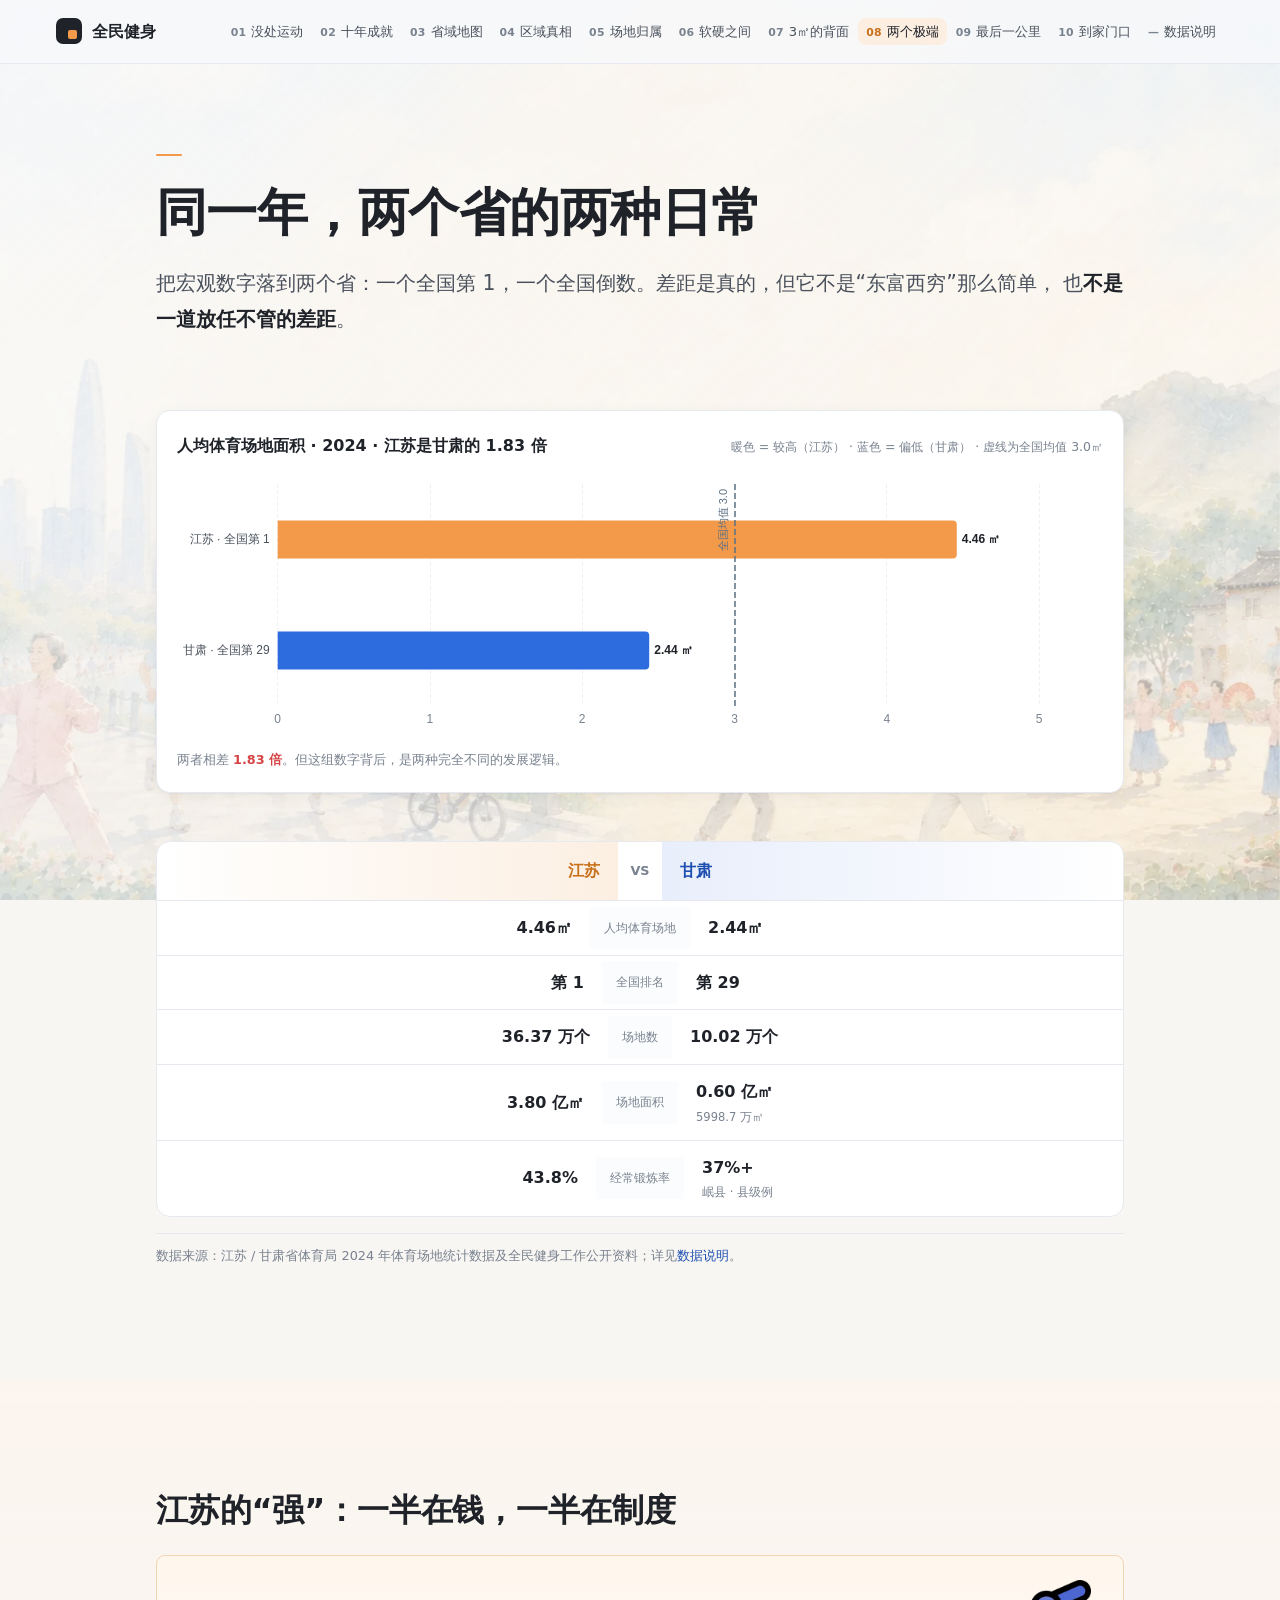
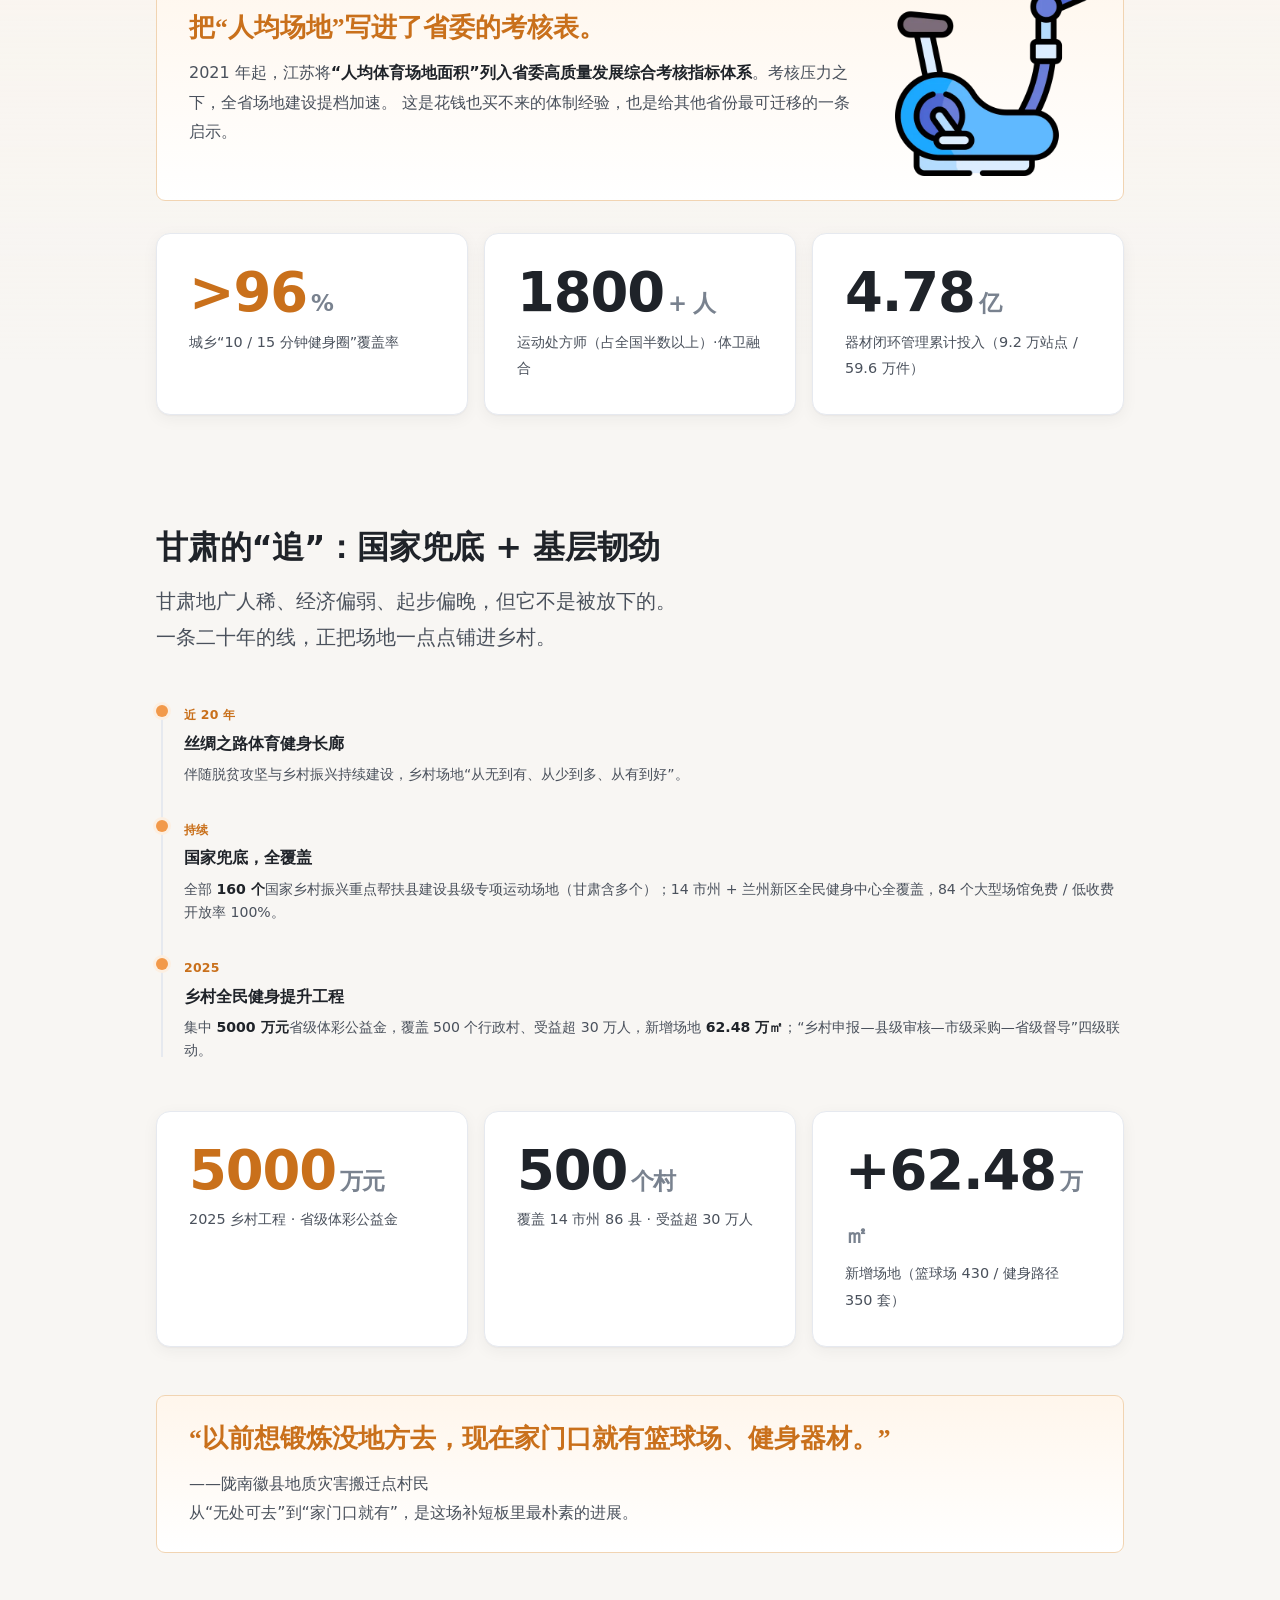
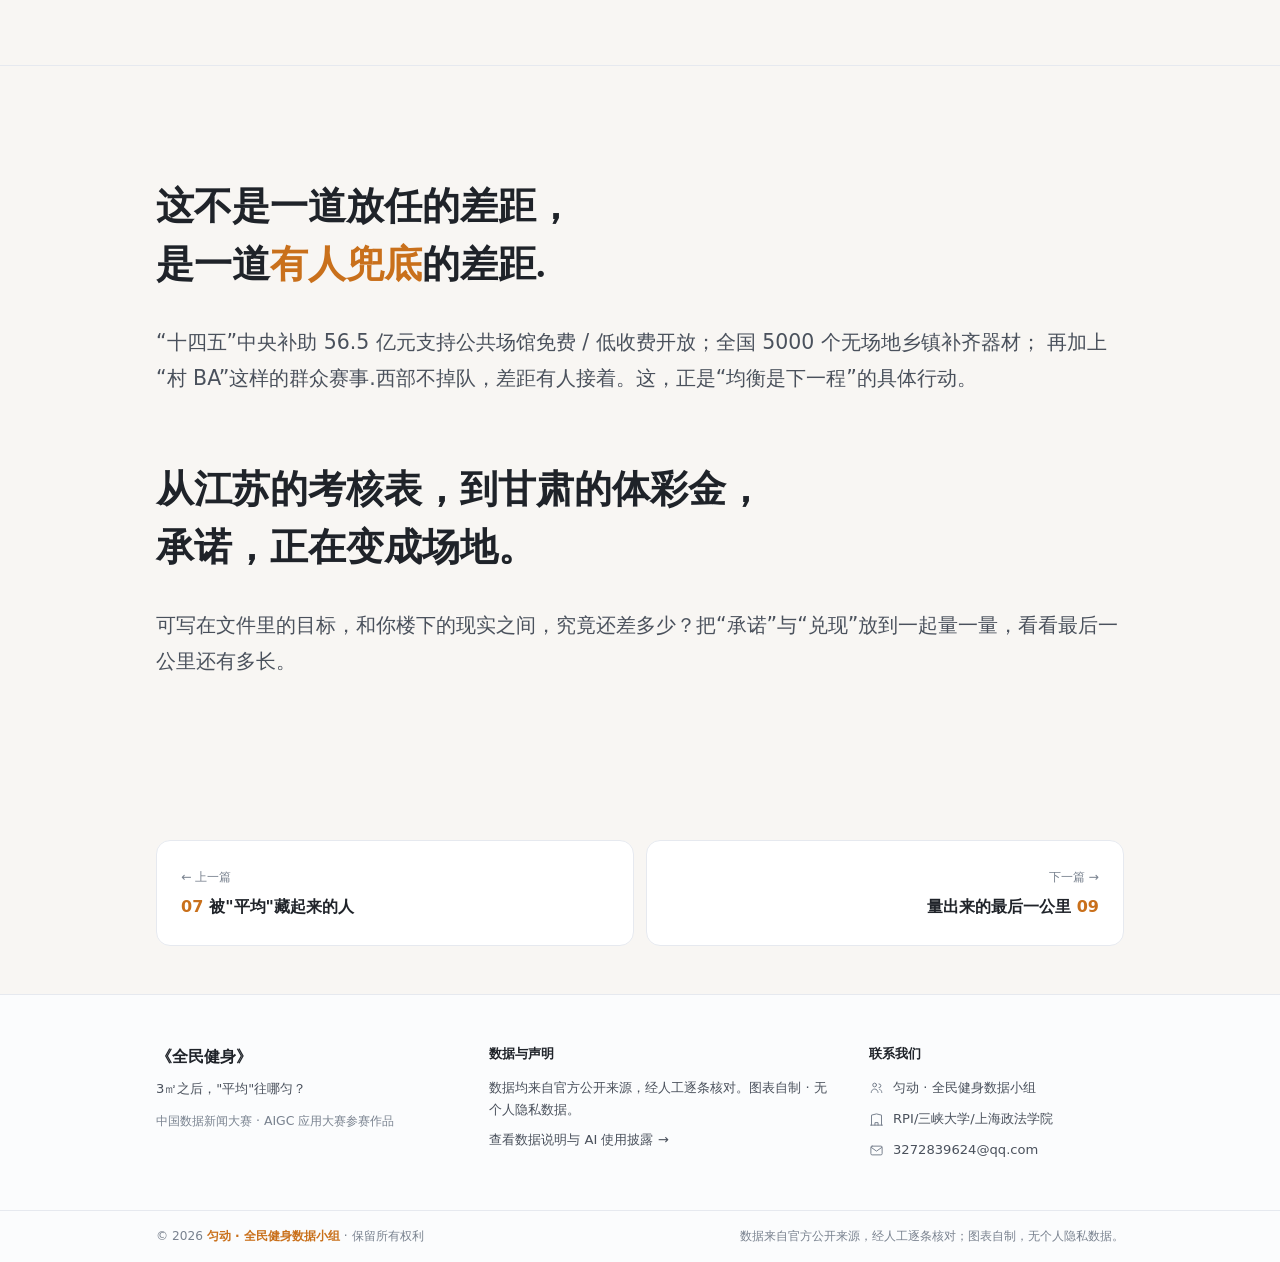
==== commit 8f046220: "Fix punctuation and formatting in case.html" ====
--- a/case.html
+++ b/case.html
@@ -18,7 +18,7 @@
       <span class="eyebrow" data-reveal></span>
       <h1 class="mt-4" data-reveal data-delay="1">同一年，两个省的两种日常</h1>
       <p class="lede measure mt-5" data-reveal data-delay="2">
-        把宏观数字落到两个省：一个全国第 1，一个全国倒数。差距是真的——但它不是“东富西穷”那么简单，
+        把宏观数字落到两个省：一个全国第 1，一个全国倒数。差距是真的，但它不是“东富西穷”那么简单，
         也<b style="color:var(--ink)">不是一道放任不管的差距</b>。
       </p>
     </div>
@@ -61,7 +61,7 @@
         <div class="callout__text">
           <p class="callout__lead">把“人均场地”写进了省委的考核表。</p>
           <p class="callout__body">
-          2021 年起，江苏将<b>“人均体育场地面积”列入省委高质量发展综合考核指标体系</b>——考核压力之下，全省场地建设提档加速。
+          2021 年起，江苏将<b>“人均体育场地面积”列入省委高质量发展综合考核指标体系</b>。考核压力之下，全省场地建设提档加速。
           这是花钱也买不来的体制经验，也是给其他省份最可迁移的一条启示。
         </p>
         </div>
@@ -91,7 +91,8 @@
     <div class="container">
       <h2 data-reveal>甘肃的“追”：国家兜底 + 基层韧劲</h2>
       <p class="lede measure mt-4" data-reveal data-delay="1">
-        甘肃地广人稀、经济偏弱、起步偏晚，但它不是被放下的——一条二十年的线，正把场地一点点铺进乡村。
+        甘肃地广人稀、经济偏弱、起步偏晚，但它不是被放下的。<br>
+        一条二十年的线，正把场地一点点铺进乡村。
       </p>
 
       <div class="timeline mt-7" data-reveal>
@@ -130,7 +131,8 @@
       <div class="callout callout--warm callout--media mt-7" data-reveal>
         <div class="callout__text">
           <p class="callout__lead">“以前想锻炼没地方去，现在家门口就有篮球场、健身器材。”</p>
-          <p class="callout__body">——陇南徽县地质灾害搬迁点村民。从“无处可去”到“家门口就有”，是这场补短板里，最朴素的一句进展。</p>
+          <p class="callout__body">——陇南徽县地质灾害搬迁点村民<br>
+            从“无处可去”到“家门口就有”，是这场补短板里最朴素的进展。</p>
         </div>
         <figure class="callout__media">
           <img src="assets/img/cal-case-2.webp" alt="社区健身示意" loading="lazy" onerror="this.closest('.callout__media').remove()">
@@ -144,11 +146,11 @@
     <div class="container">
       <p class="pull" data-reveal>
         这不是一道放任的差距，<br>
-        是一道<em>有人兜底</em>的差距
+        是一道<em>有人兜底</em>的差距.
       </p>
       <p class="lede measure mt-6" data-reveal>
         “十四五”中央补助 56.5 亿元支持公共场馆免费 / 低收费开放；全国 5000 个无场地乡镇补齐器材；
-        再加上“村 BA”这样的群众赛事——西部不掉队，差距有人接着。这，正是“均衡是下一程”的具体行动。
+        再加上“村 BA”这样的群众赛事.西部不掉队，差距有人接着。这，正是“均衡是下一程”的具体行动。
       </p>
 
       <p class="pull mt-8" data-reveal>
--- a/assets/css/style.css
+++ b/assets/css/style.css
@@ -795,7 +795,7 @@
 @media (hover:hover){ .card:hover { transform: translateY(-2px); box-shadow: var(--shadow-2); } }
 
 /* ---- 图片占位组件 ----
-   交付:把 .imgslot 内 .imgslot__note 整段换成 <img src="assets/img/xx.jpg" alt="..."> 即可,
+   交付:把 .imgslot 内 .imgslot__note 整段换成 <img src="assets/img/xx.webp" alt="..."> 即可,
    或直接在 .imgslot 上设 background-image。占位已标注建议比例与内容。 */
 .imgslot { position: relative; border-radius: var(--radius); overflow: hidden;
   border: 1.5px dashed var(--line-2);
@@ -882,17 +882,17 @@
 body[data-page="method"] { --bg:#F6F7F9; }
 
 /* 每板块全屏背景图上传位置 —— 把对应文件放进 assets/img/ 即生效;缺图自动回落灰度 */
-body[data-page="index"] { --bg-image: url("../img/bg-index.jpg"); }
-body[data-page="growth"] { --bg-image: url("../img/bg-growth.jpg"); }
-body[data-page="map"] { --bg-image: url("../img/bg-map.jpg"); }
-body[data-page="region"] { --bg-image: url("../img/bg-region.jpg"); }
-body[data-page="structure"] { --bg-image: url("../img/bg-structure.jpg"); }
-body[data-page="soft"] { --bg-image: url("../img/bg-soft.jpg"); }
-body[data-page="people"] { --bg-image: url("../img/bg-people.jpg"); }
-body[data-page="case"] { --bg-image: url("../img/bg-case.jpg"); }
-body[data-page="promise"] { --bg-image: url("../img/bg-promise.jpg"); }
-body[data-page="next"] { --bg-image: url("../img/bg-next.jpg"); }
-body[data-page="method"] { --bg-image: url("../img/bg-method.jpg"); }
+body[data-page="index"] { --bg-image: url("../img/bg-index.webp"); }
+body[data-page="growth"] { --bg-image: url("../img/bg-growth.webp"); }
+body[data-page="map"] { --bg-image: url("../img/bg-map.webp"); }
+body[data-page="region"] { --bg-image: url("../img/bg-region.webp"); }
+body[data-page="structure"] { --bg-image: url("../img/bg-structure.webp"); }
+body[data-page="soft"] { --bg-image: url("../img/bg-soft.webp"); }
+body[data-page="people"] { --bg-image: url("../img/bg-people.webp"); }
+body[data-page="case"] { --bg-image: url("../img/bg-case.webp"); }
+body[data-page="promise"] { --bg-image: url("../img/bg-promise.webp"); }
+body[data-page="next"] { --bg-image: url("../img/bg-next.webp"); }
+body[data-page="method"] { --bg-image: url("../img/bg-method.webp"); }
 
 /* 全站:引导段(.lede)铺满整行——解除 64ch 窄列,换行交给容器边界;source 小字不受影响 */
 .lede.measure { max-width: none; }
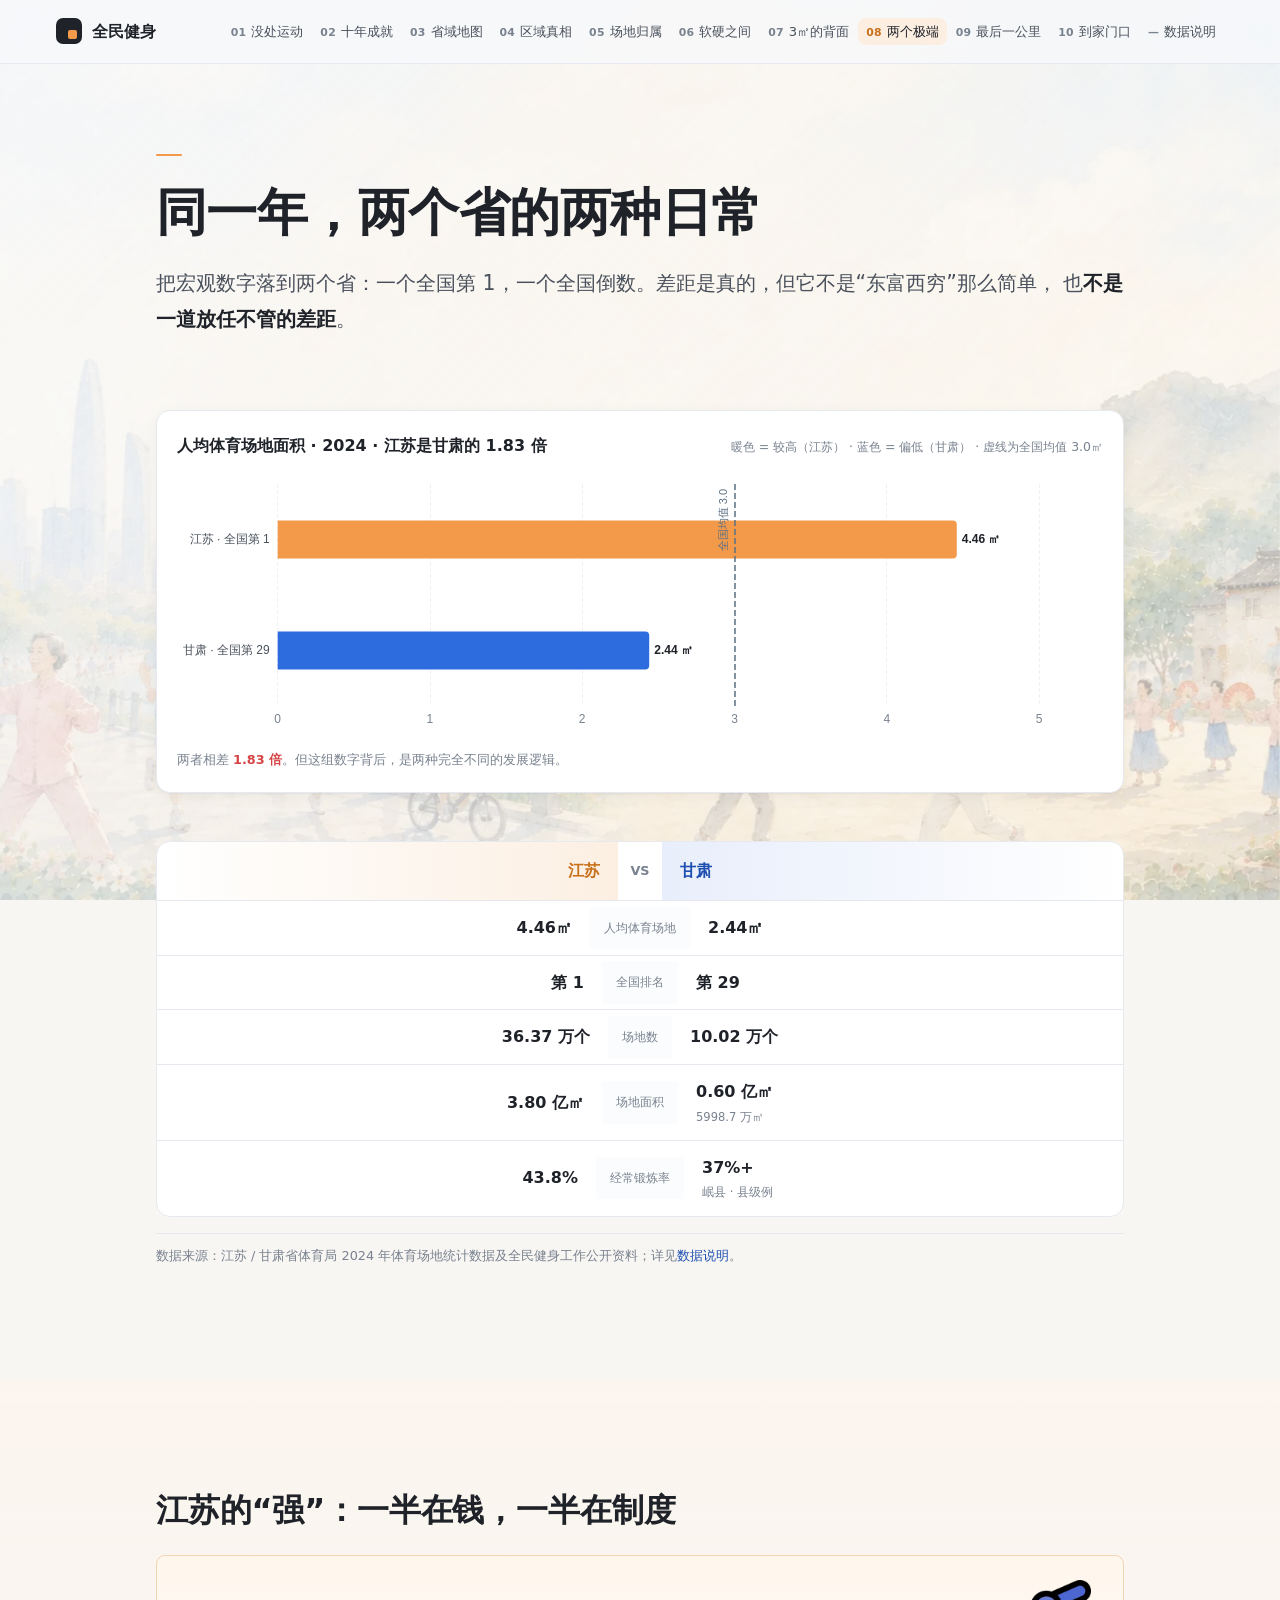
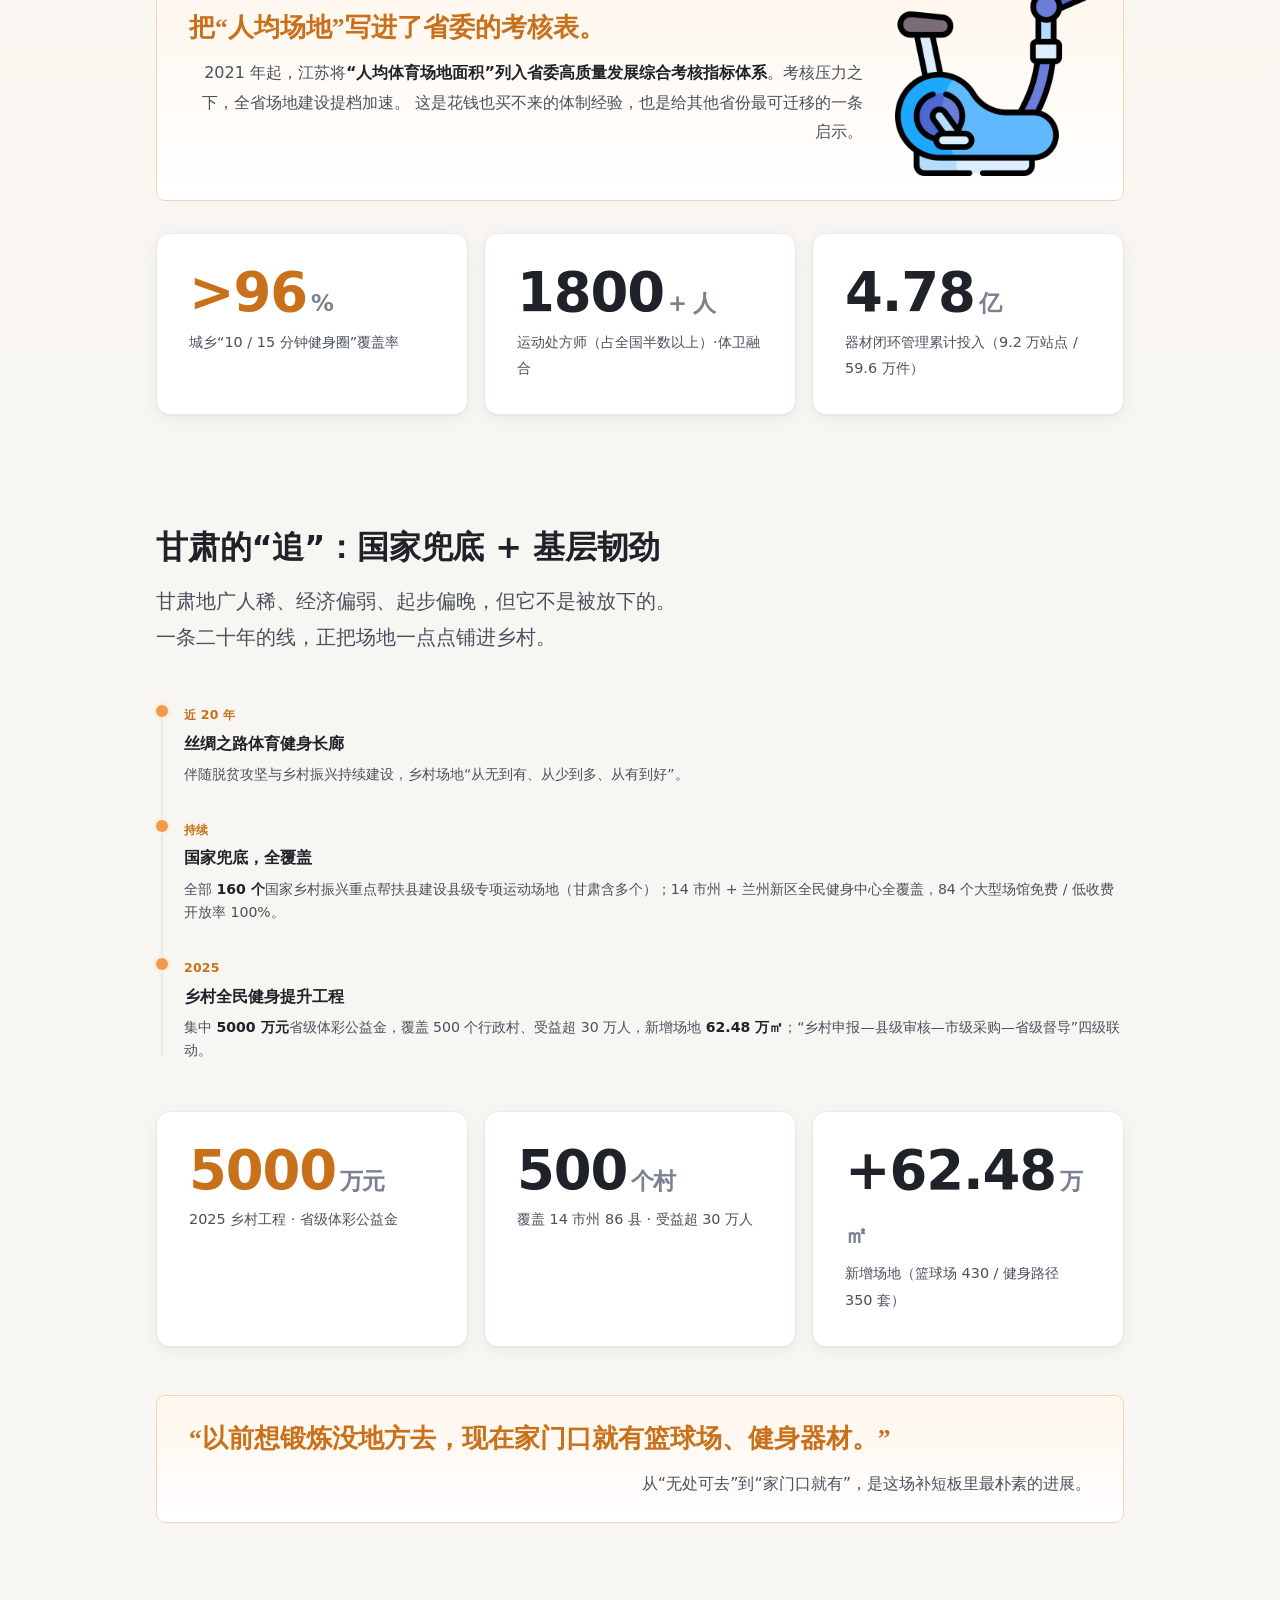
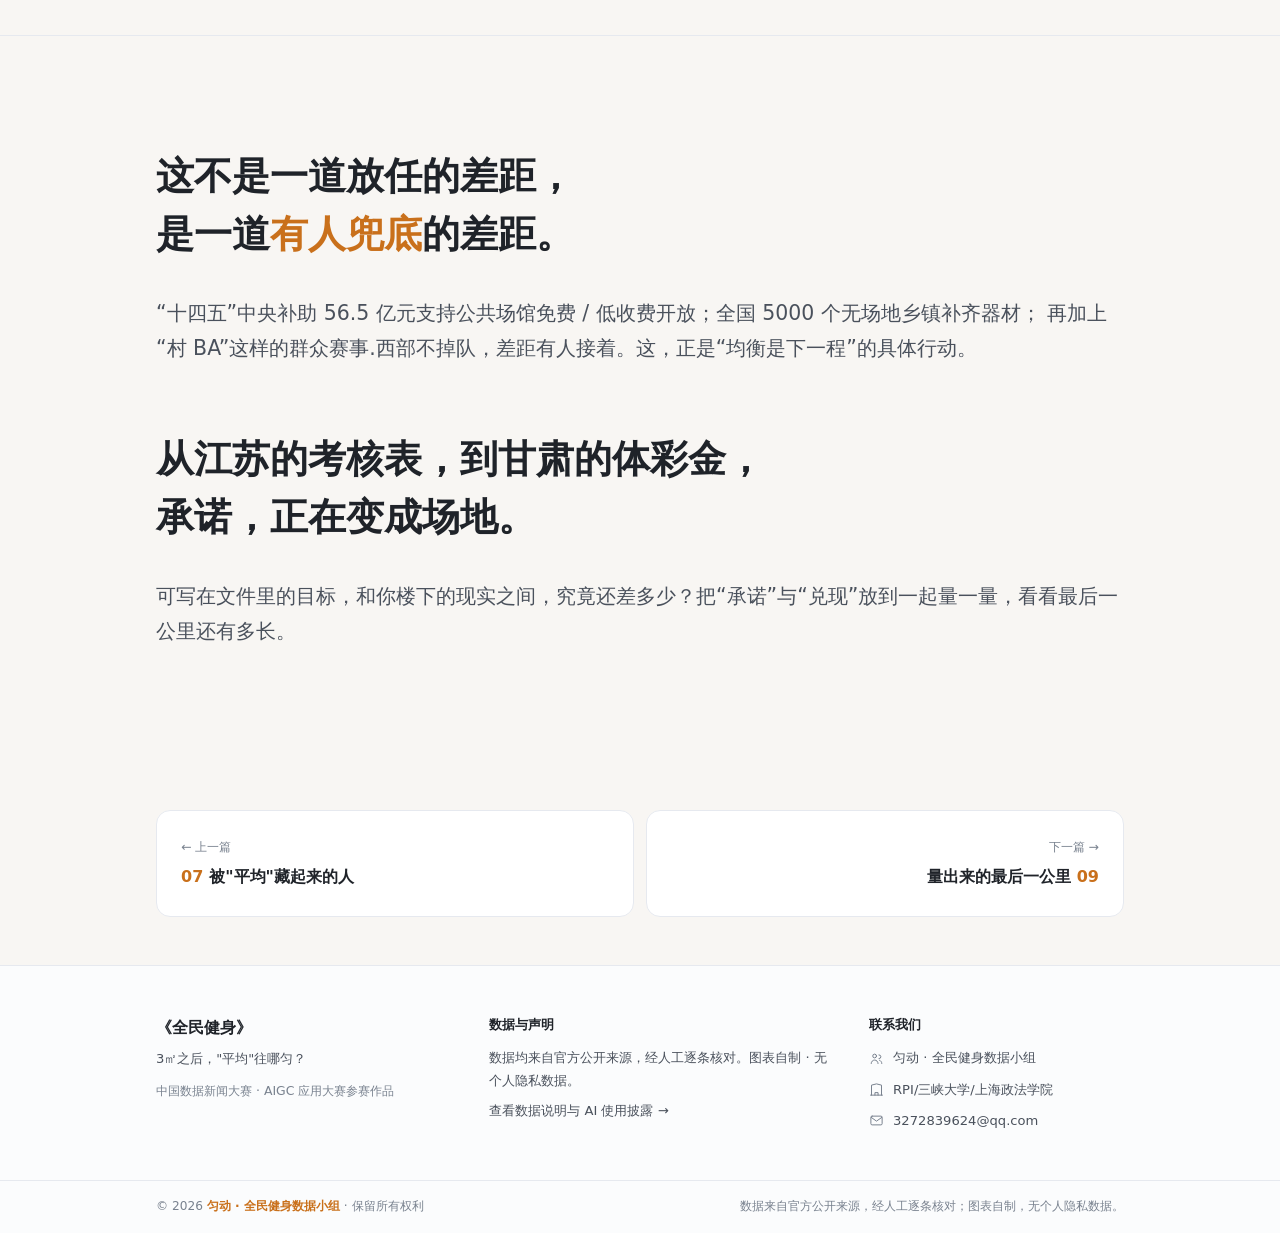
==== commit 7cd637b8: "Fix punctuation and formatting in case.html" ====
--- a/case.html
+++ b/case.html
@@ -131,8 +131,7 @@
       <div class="callout callout--warm callout--media mt-7" data-reveal>
         <div class="callout__text">
           <p class="callout__lead">“以前想锻炼没地方去，现在家门口就有篮球场、健身器材。”</p>
-          <p class="callout__body">——陇南徽县地质灾害搬迁点村民<br>
-            从“无处可去”到“家门口就有”，是这场补短板里最朴素的进展。</p>
+          <p class="callout__body">从“无处可去”到“家门口就有”，是这场补短板里最朴素的进展。</p>
         </div>
         <figure class="callout__media">
           <img src="assets/img/cal-case-2.webp" alt="社区健身示意" loading="lazy" onerror="this.closest('.callout__media').remove()">
@@ -146,7 +145,7 @@
     <div class="container">
       <p class="pull" data-reveal>
         这不是一道放任的差距，<br>
-        是一道<em>有人兜底</em>的差距.
+        是一道<em>有人兜底</em>的差距。
       </p>
       <p class="lede measure mt-6" data-reveal>
         “十四五”中央补助 56.5 亿元支持公共场馆免费 / 低收费开放；全国 5000 个无场地乡镇补齐器材；
--- a/assets/css/style.css
+++ b/assets/css/style.css
@@ -410,7 +410,7 @@
 .callout--warm  .callout__lead { color: var(--warm-deep); }
 .callout--cool  .callout__lead { color: var(--cool-deep); }
 .callout--alert .callout__lead { color: #B23838; }
-.callout__body { color: var(--ink-2); margin-top: var(--s3); max-width: 62ch; }
+.callout__body { color: var(--ink-2); margin-top: var(--s3); max-width: 62ch; text-align: right;}
 .callout__body b { color: var(--ink); font-weight: 600; }
 /* 洞察框右侧配图(健身素材) */
 .callout--media { display: flex; align-items: center; gap: clamp(var(--s4), 3vw, var(--s6)); }
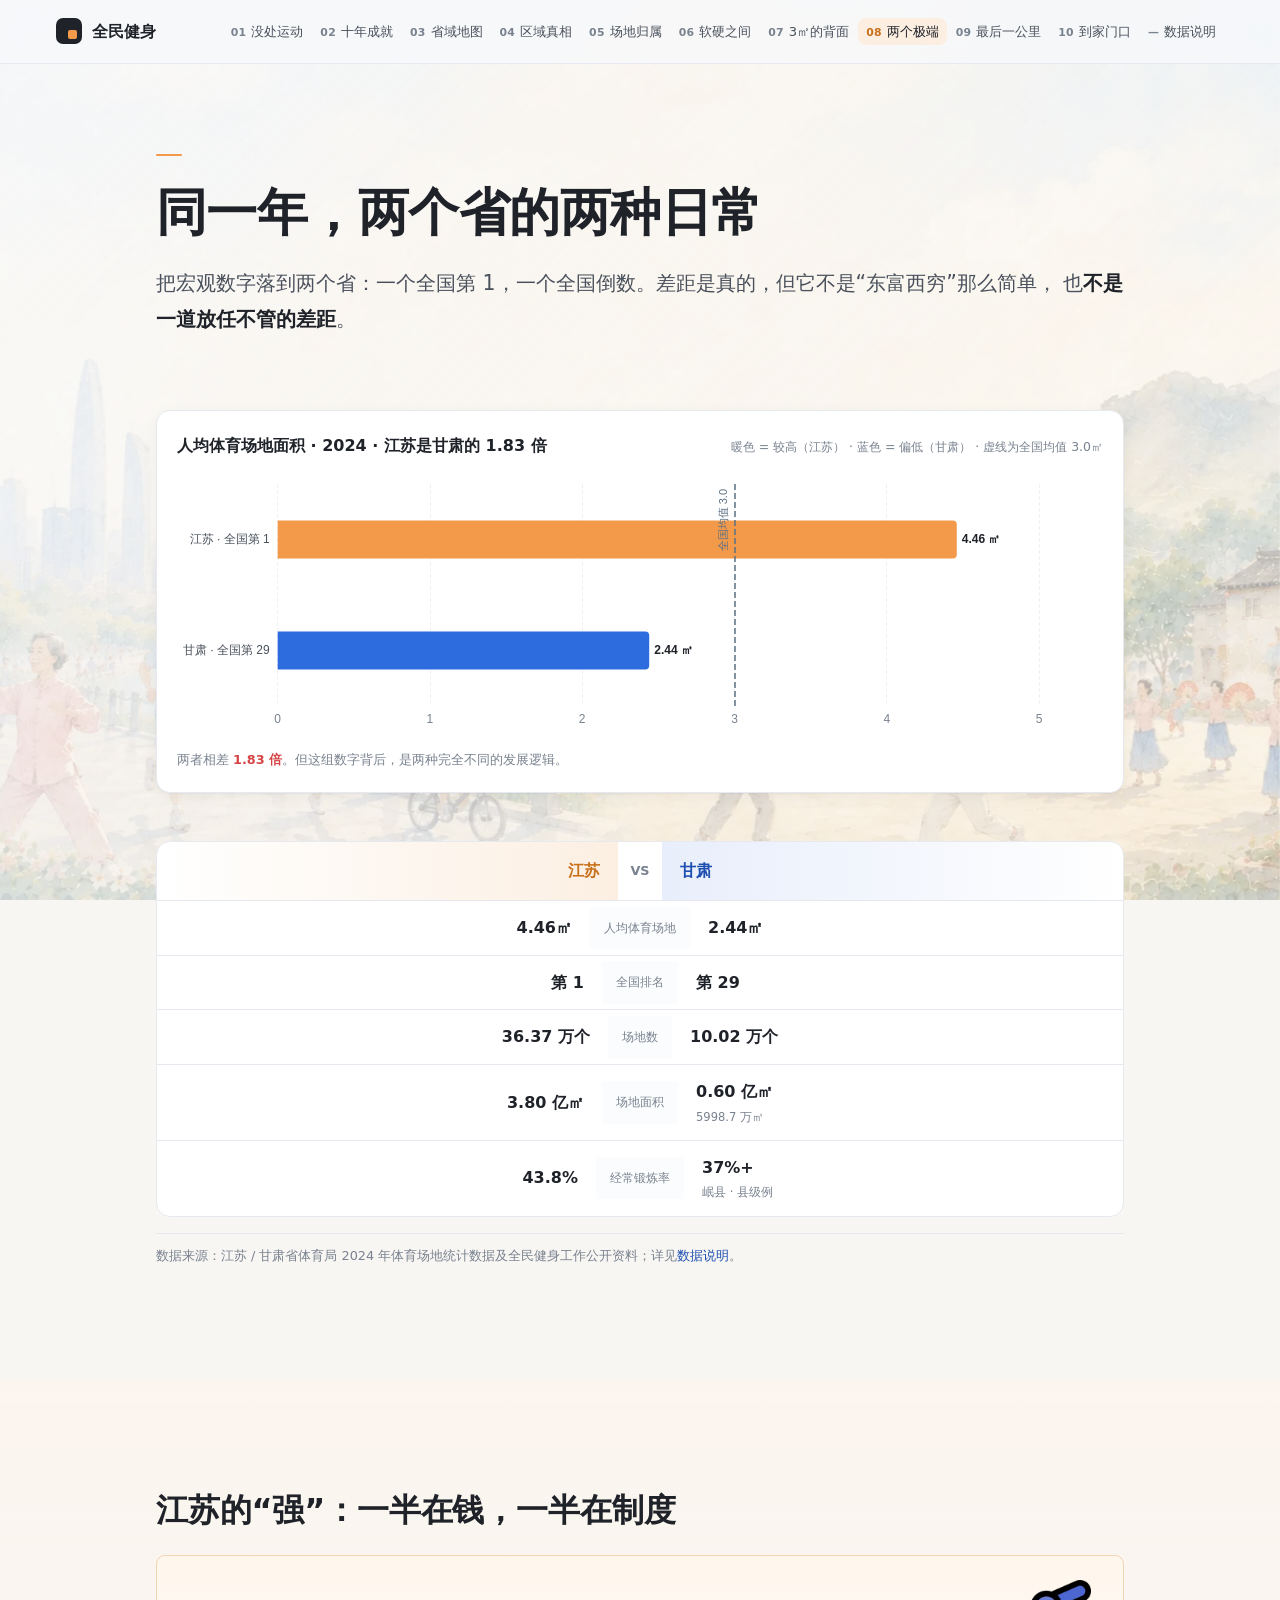
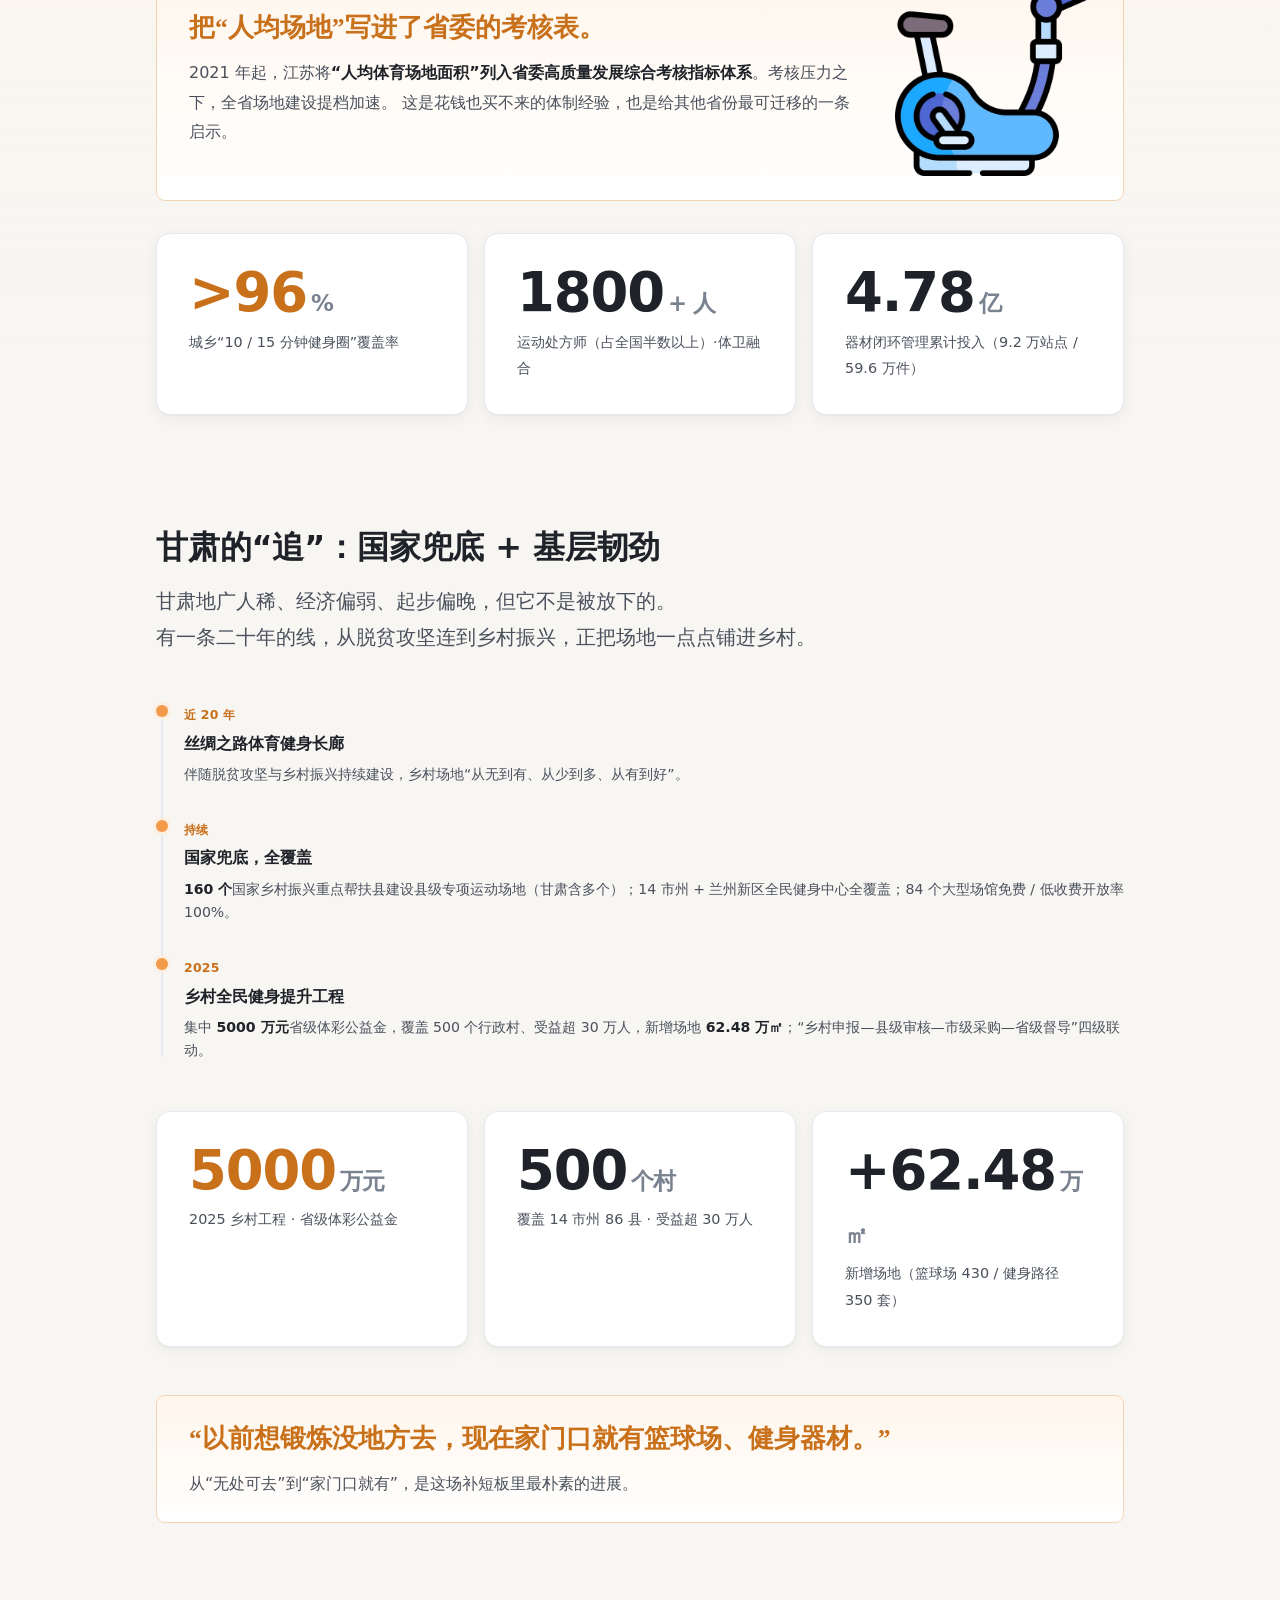
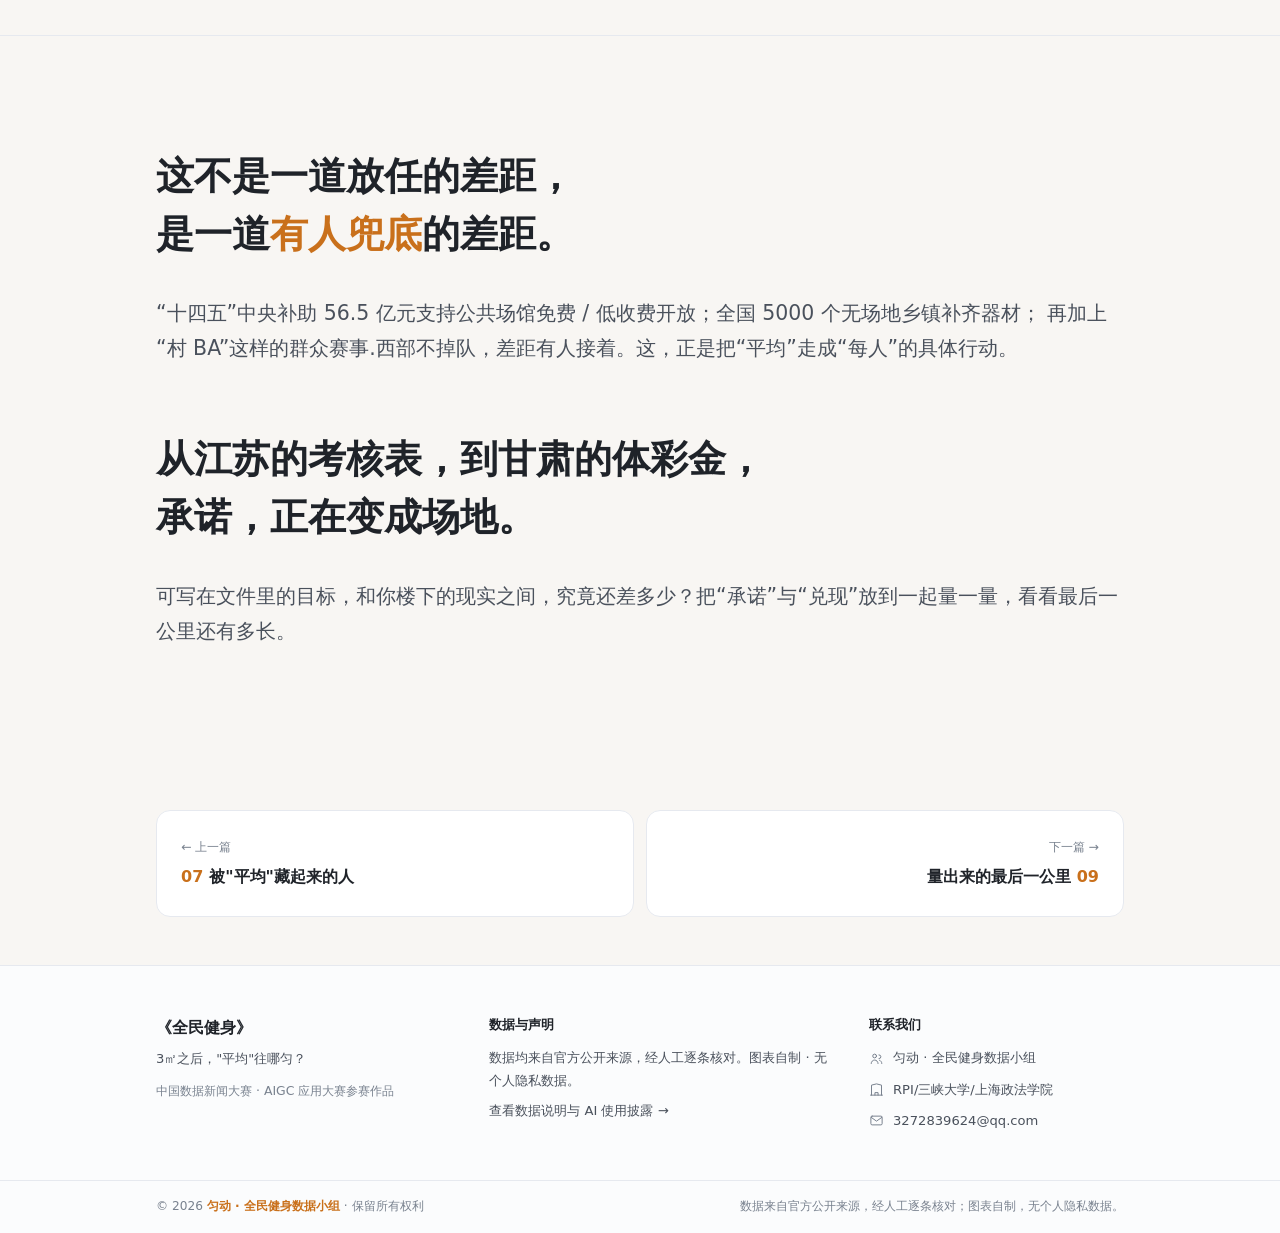
==== commit 03fa87ec: "Refine text for clarity and emphasis in case.html" ====
--- a/case.html
+++ b/case.html
@@ -92,7 +92,7 @@
       <h2 data-reveal>甘肃的“追”：国家兜底 + 基层韧劲</h2>
       <p class="lede measure mt-4" data-reveal data-delay="1">
         甘肃地广人稀、经济偏弱、起步偏晚，但它不是被放下的。<br>
-        一条二十年的线，正把场地一点点铺进乡村。
+        有一条二十年的线，从脱贫攻坚连到乡村振兴，正把场地一点点铺进乡村。
       </p>
 
       <div class="timeline mt-7" data-reveal>
@@ -104,7 +104,7 @@
         <div class="tlnode">
           <div class="tlnode__yr">持续</div>
           <div class="tlnode__title">国家兜底，全覆盖</div>
-          <div class="tlnode__body">全部 <b>160 个</b>国家乡村振兴重点帮扶县建设县级专项运动场地（甘肃含多个）；14 市州 + 兰州新区全民健身中心全覆盖，84 个大型场馆免费 / 低收费开放率 100%。</div>
+          <div class="tlnode__body"><b>160 个</b>国家乡村振兴重点帮扶县建设县级专项运动场地（甘肃含多个）；14 市州 + 兰州新区全民健身中心全覆盖；84 个大型场馆免费 / 低收费开放率 100%。</div>
         </div>
         <div class="tlnode">
           <div class="tlnode__yr">2025</div>
@@ -149,7 +149,7 @@
       </p>
       <p class="lede measure mt-6" data-reveal>
         “十四五”中央补助 56.5 亿元支持公共场馆免费 / 低收费开放；全国 5000 个无场地乡镇补齐器材；
-        再加上“村 BA”这样的群众赛事.西部不掉队，差距有人接着。这，正是“均衡是下一程”的具体行动。
+        再加上“村 BA”这样的群众赛事.西部不掉队，差距有人接着。这，正是把“平均”走成“每人”的具体行动。
       </p>
 
       <p class="pull mt-8" data-reveal>
--- a/assets/css/style.css
+++ b/assets/css/style.css
@@ -410,7 +410,7 @@
 .callout--warm  .callout__lead { color: var(--warm-deep); }
 .callout--cool  .callout__lead { color: var(--cool-deep); }
 .callout--alert .callout__lead { color: #B23838; }
-.callout__body { color: var(--ink-2); margin-top: var(--s3); max-width: 62ch; text-align: right;}
+.callout__body { color: var(--ink-2); margin-top: var(--s3); max-width: 62ch;}
 .callout__body b { color: var(--ink); font-weight: 600; }
 /* 洞察框右侧配图(健身素材) */
 .callout--media { display: flex; align-items: center; gap: clamp(var(--s4), 3vw, var(--s6)); }
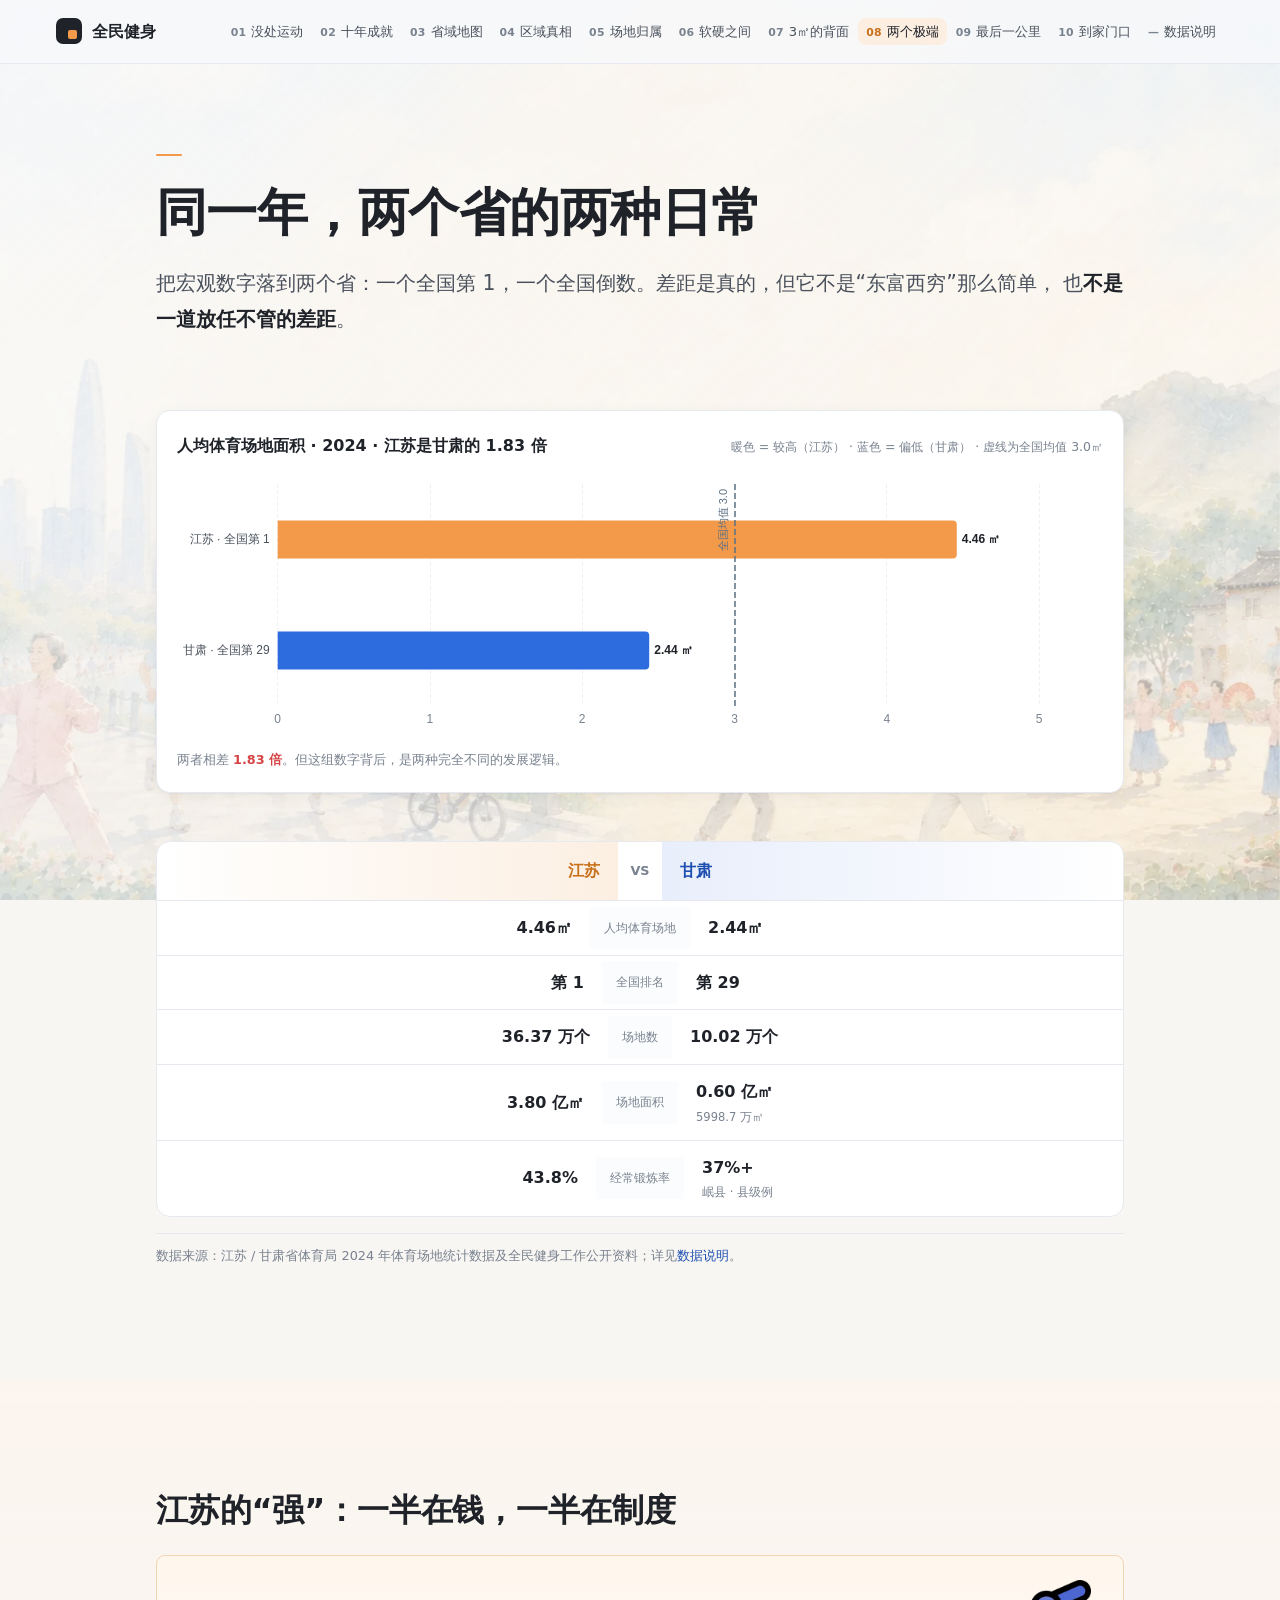
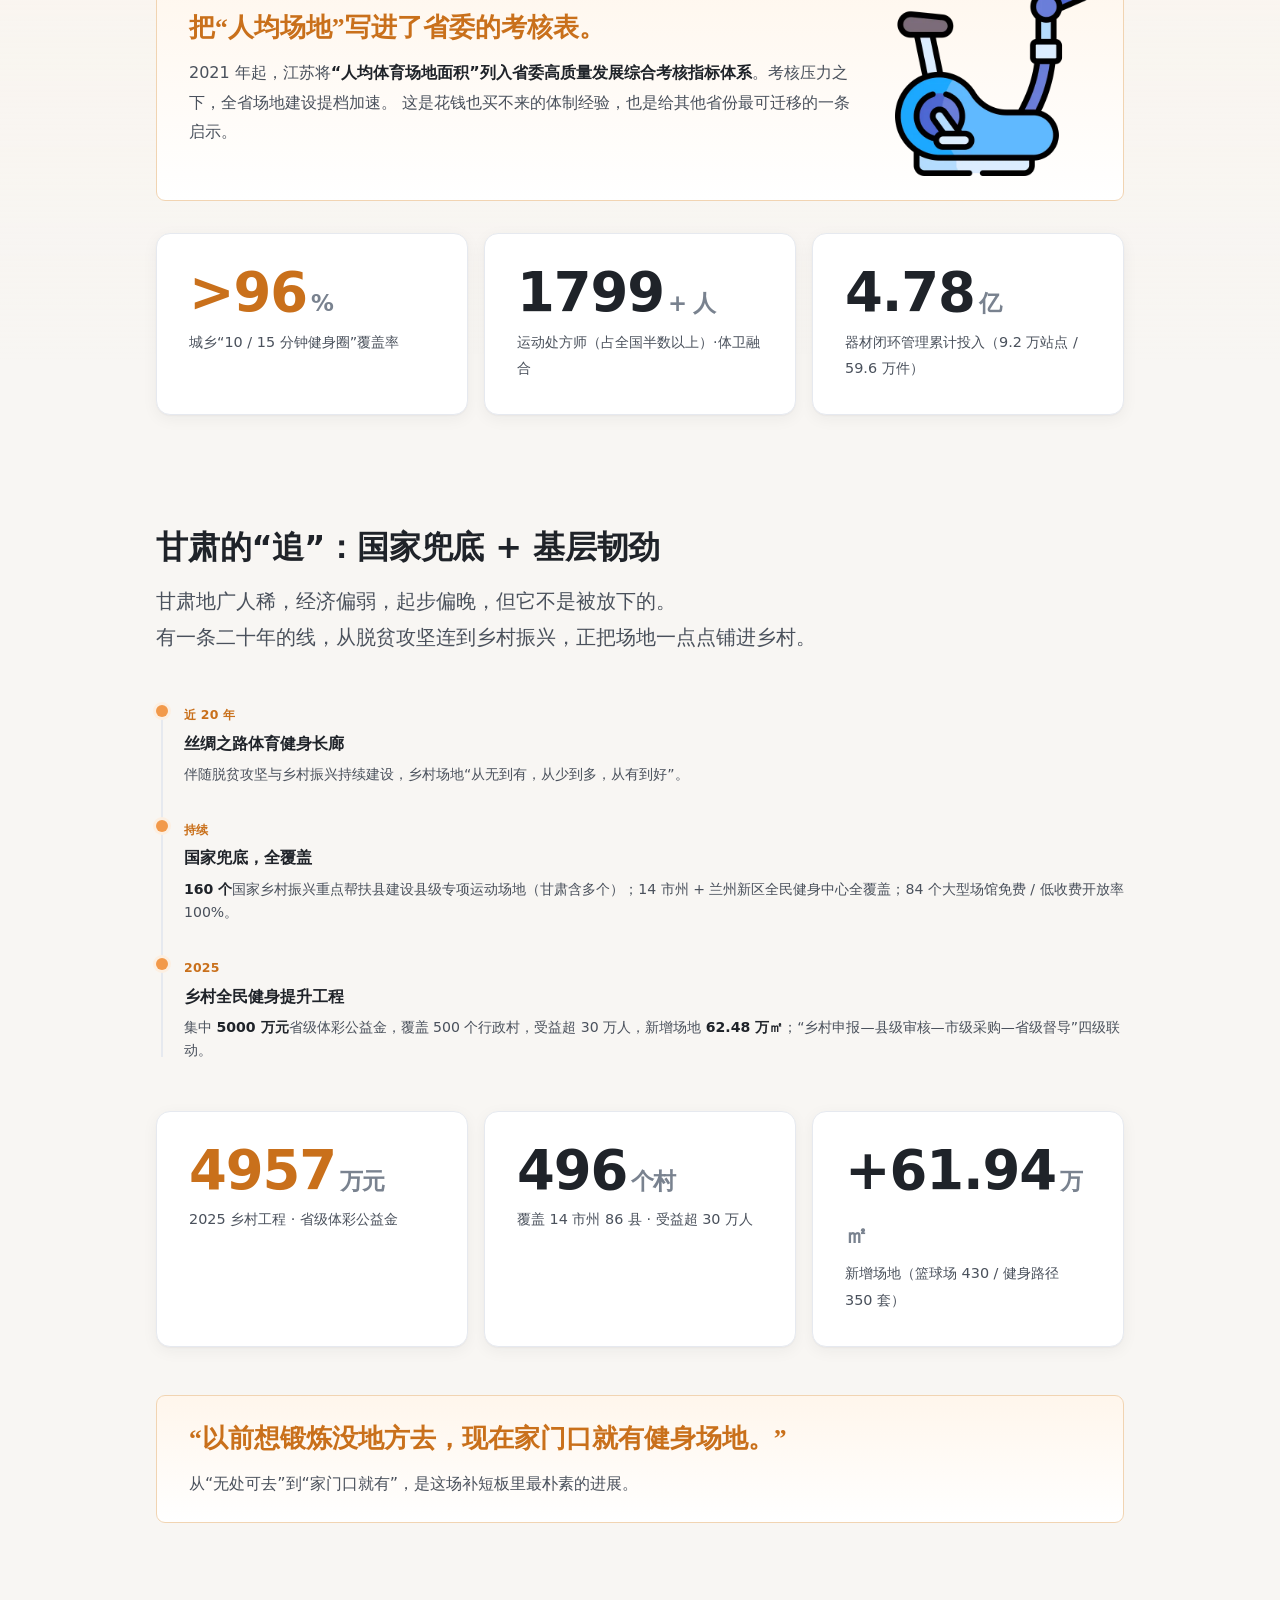
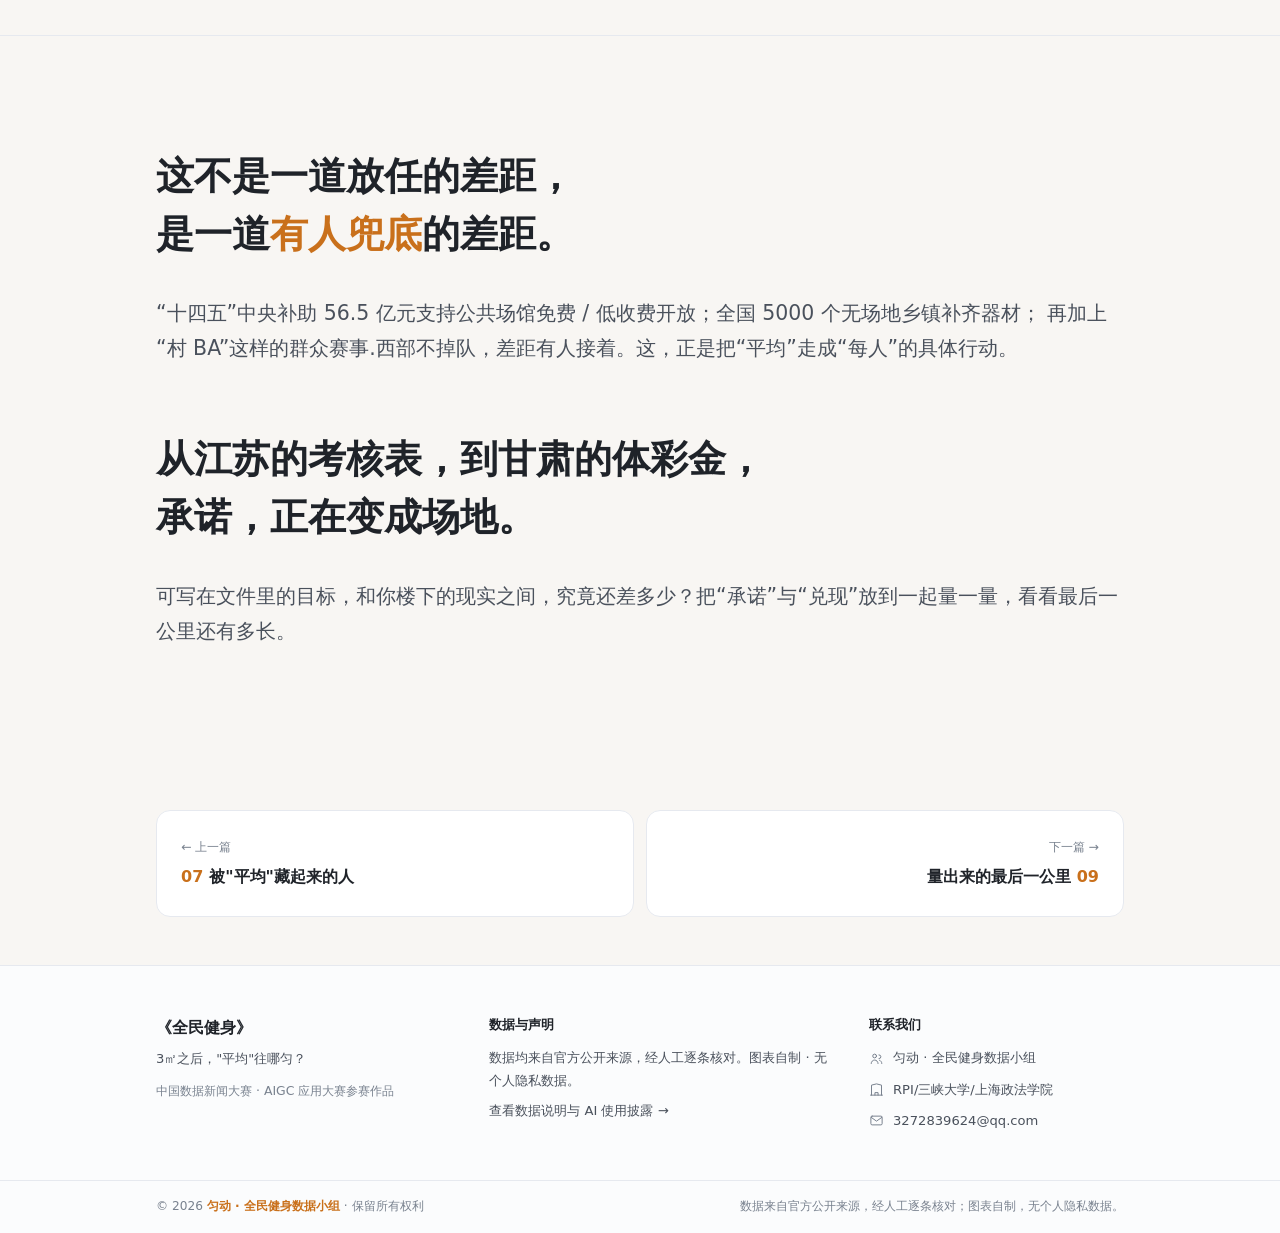
==== commit d3c0b509: "Correct punctuation and wording in case.html" ====
--- a/case.html
+++ b/case.html
@@ -91,7 +91,7 @@
     <div class="container">
       <h2 data-reveal>甘肃的“追”：国家兜底 + 基层韧劲</h2>
       <p class="lede measure mt-4" data-reveal data-delay="1">
-        甘肃地广人稀、经济偏弱、起步偏晚，但它不是被放下的。<br>
+        甘肃地广人稀，经济偏弱，起步偏晚，但它不是被放下的。<br>
         有一条二十年的线，从脱贫攻坚连到乡村振兴，正把场地一点点铺进乡村。
       </p>
 
@@ -99,7 +99,7 @@
         <div class="tlnode">
           <div class="tlnode__yr">近 20 年</div>
           <div class="tlnode__title">丝绸之路体育健身长廊</div>
-          <div class="tlnode__body">伴随脱贫攻坚与乡村振兴持续建设，乡村场地“从无到有、从少到多、从有到好”。</div>
+          <div class="tlnode__body">伴随脱贫攻坚与乡村振兴持续建设，乡村场地“从无到有，从少到多，从有到好”。</div>
         </div>
         <div class="tlnode">
           <div class="tlnode__yr">持续</div>
@@ -109,7 +109,7 @@
         <div class="tlnode">
           <div class="tlnode__yr">2025</div>
           <div class="tlnode__title">乡村全民健身提升工程</div>
-          <div class="tlnode__body">集中 <b>5000 万元</b>省级体彩公益金，覆盖 500 个行政村、受益超 30 万人，新增场地 <b>62.48 万㎡</b>；“乡村申报—县级审核—市级采购—省级督导”四级联动。</div>
+          <div class="tlnode__body">集中 <b>5000 万元</b>省级体彩公益金，覆盖 500 个行政村，受益超 30 万人，新增场地 <b>62.48 万㎡</b>；“乡村申报—县级审核—市级采购—省级督导”四级联动。</div>
         </div>
       </div>
 
@@ -130,7 +130,7 @@
 
       <div class="callout callout--warm callout--media mt-7" data-reveal>
         <div class="callout__text">
-          <p class="callout__lead">“以前想锻炼没地方去，现在家门口就有篮球场、健身器材。”</p>
+          <p class="callout__lead">“以前想锻炼没地方去，现在家门口就有健身场地。”</p>
           <p class="callout__body">从“无处可去”到“家门口就有”，是这场补短板里最朴素的进展。</p>
         </div>
         <figure class="callout__media">
